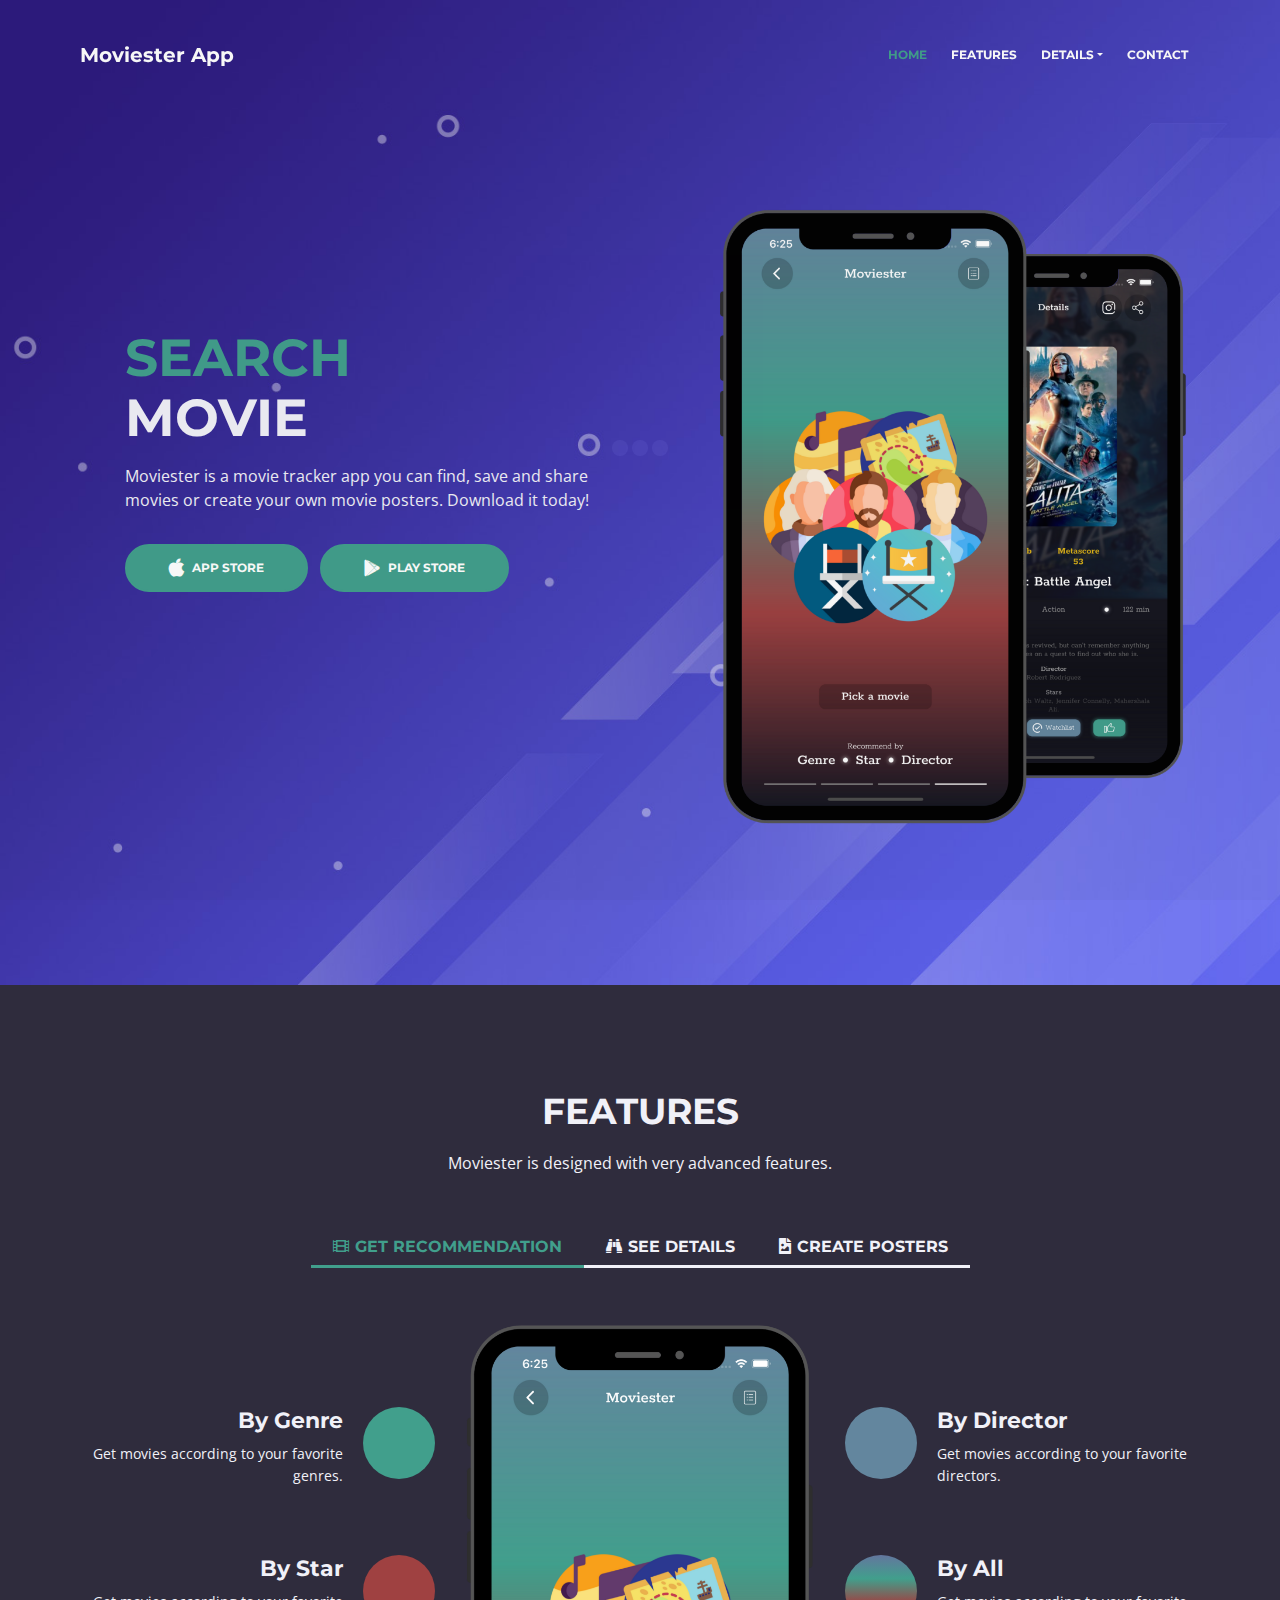
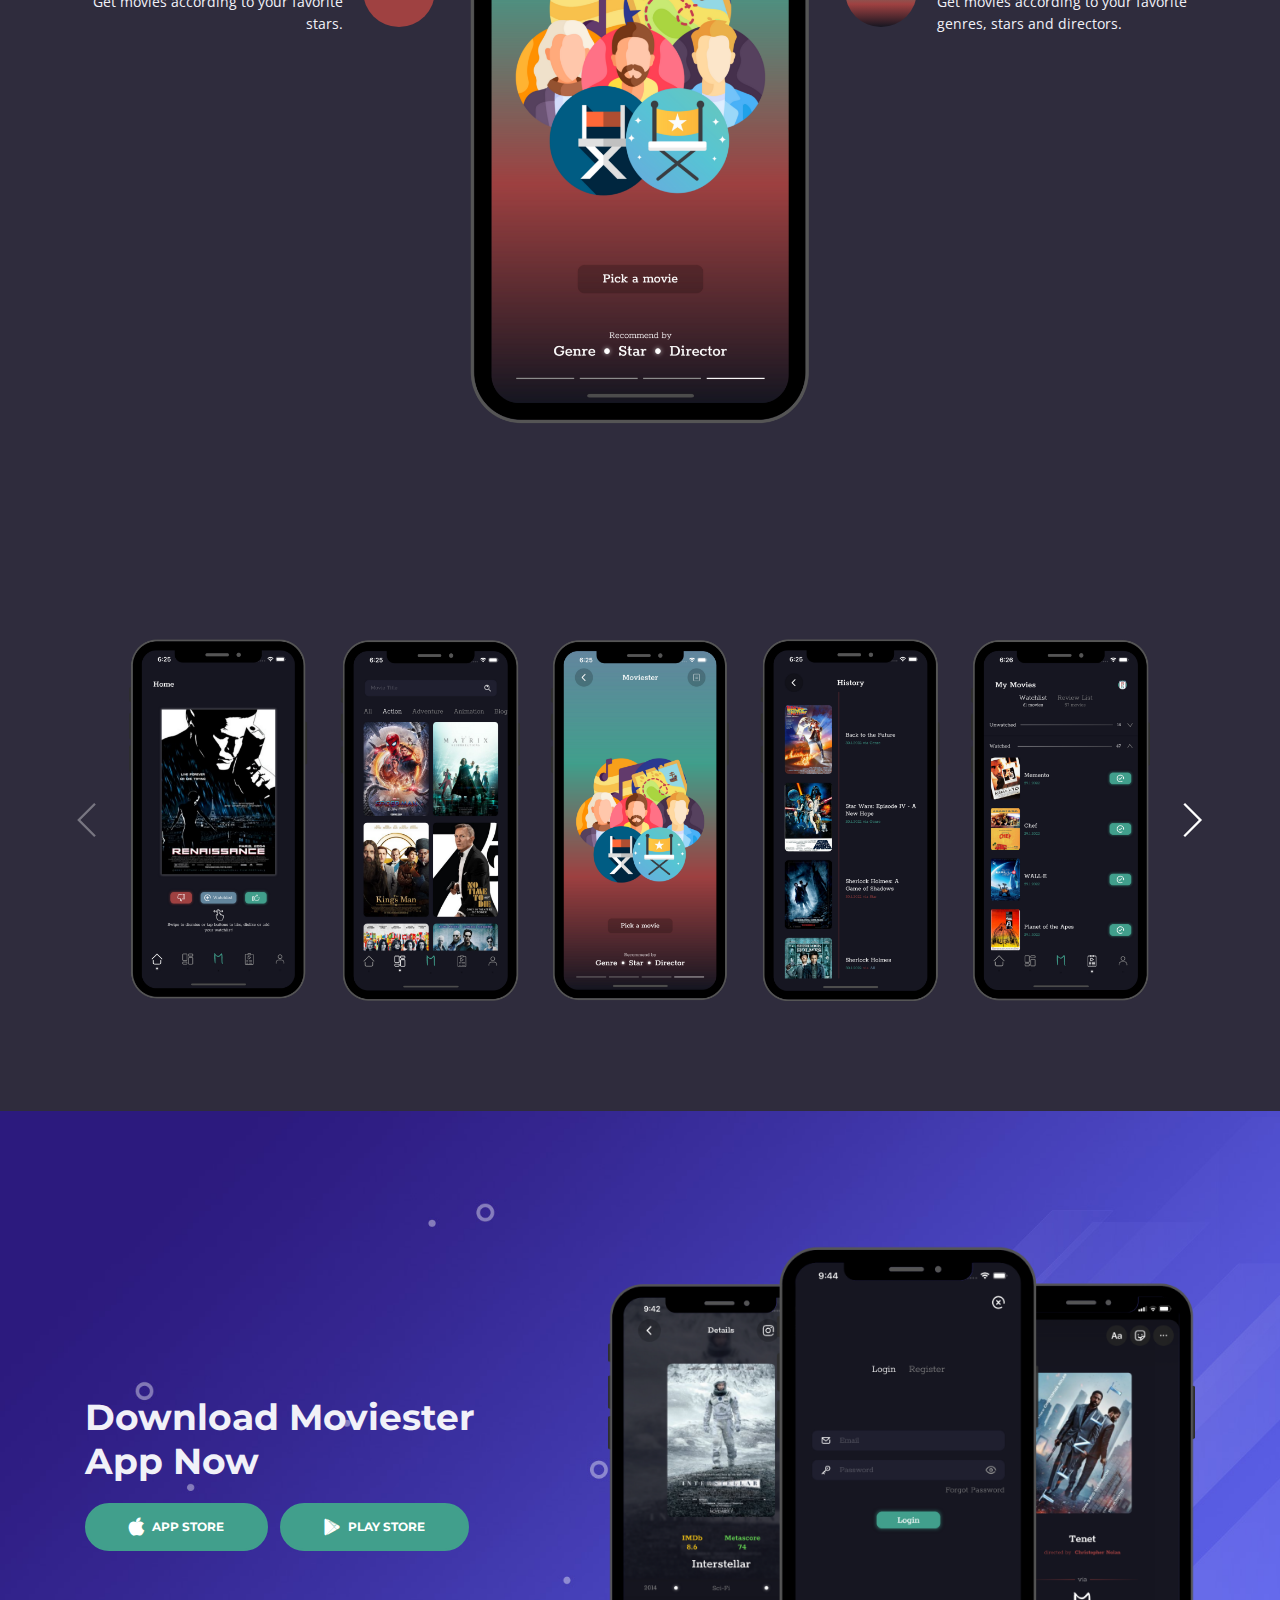
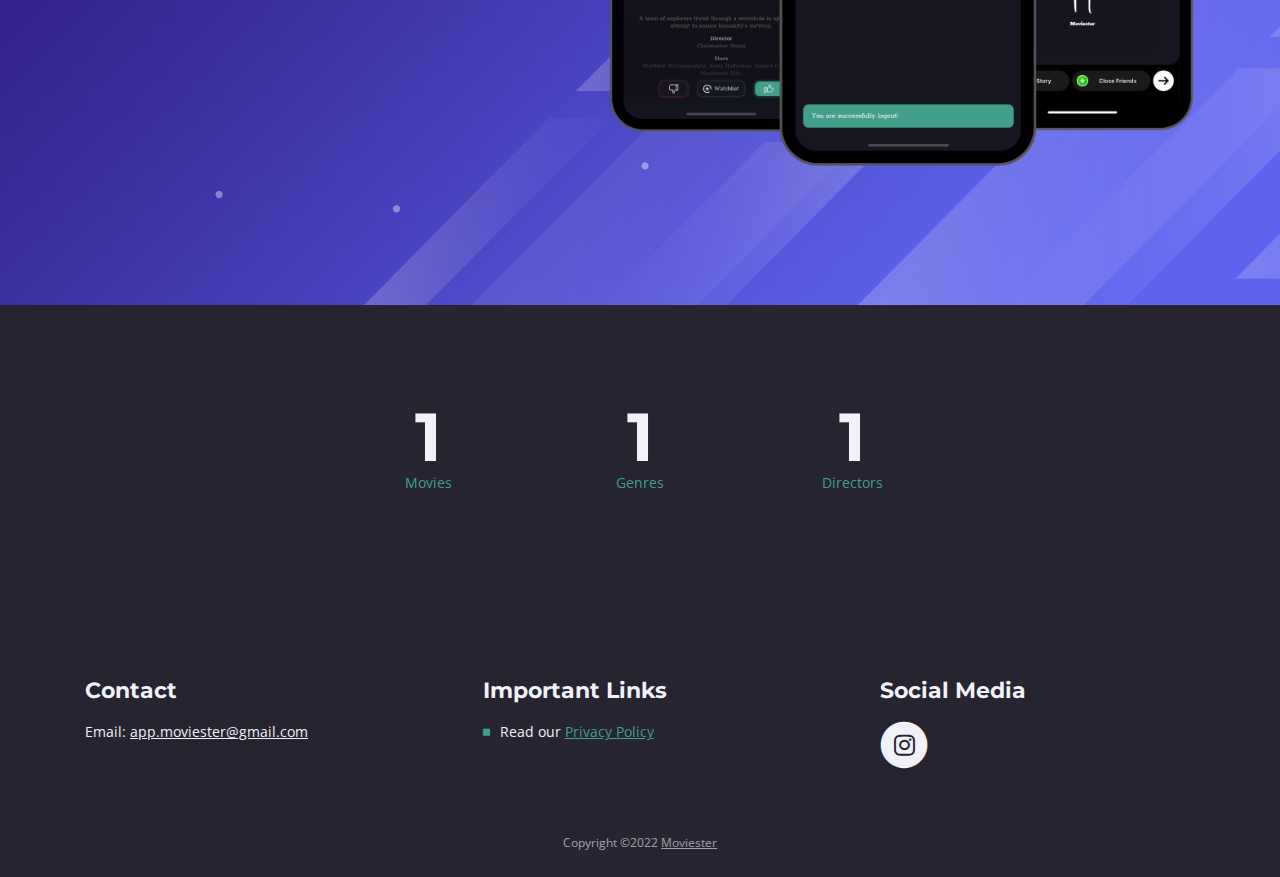
==== index.html @ e6897e5d "Add files via upload" ====
<!DOCTYPE html>
<html lang="en">
<head>
    <meta charset="utf-8">
    <meta name="viewport" content="width=device-width, initial-scale=1, shrink-to-fit=no">
    
    <!-- SEO Meta Tags -->
    <meta name="description" content="An amazing movie app: Moviester!">
    <meta name="author" content="Moviester">

    <!-- OG Meta Tags to improve the way the post looks when you share the page on LinkedIn, Facebook, Google+ -->
	<meta property="og:site_name" content="" /> <!-- website name -->
	<meta property="og:site" content="" /> <!-- website link -->
	<meta property="og:title" content=""/> <!-- title shown in the actual shared post -->
	<meta property="og:description" content="" /> <!-- description shown in the actual shared post -->
	<meta property="og:image" content="" /> <!-- image link, make sure it's jpg -->
	<meta property="og:url" content="" /> <!-- where do you want your post to link to -->
	<meta property="og:type" content="article" />

    <!-- Website Title -->
    <title>Moviester App</title>
    
    <!-- Styles -->
    <link href="https://fonts.googleapis.com/css?family=Montserrat:400,600,700" rel="stylesheet">
    <link href="https://fonts.googleapis.com/css?family=Open+Sans:400,400i,700,700i" rel="stylesheet">
    <link href="css/bootstrap.css" rel="stylesheet">
    <link href="css/fontawesome-all.css" rel="stylesheet">
    <link href="css/swiper.css" rel="stylesheet">
	<link href="css/magnific-popup.css" rel="stylesheet">
	<link href="css/styles.css" rel="stylesheet">
	
	<!-- Favicon  -->
    <link rel="icon" href="images/1024.png">
</head>
<body data-spy="scroll" data-target=".fixed-top">
    
    <!-- Preloader -->
	<div class="spinner-wrapper">
        <div class="spinner">
            <div class="bounce1"></div>
            <div class="bounce2"></div>
            <div class="bounce3"></div>
        </div>
    </div>
    <!-- end of preloader -->
    

    <!-- Navbar -->
    <nav class="navbar navbar-expand-md navbar-dark navbar-custom fixed-top">
        <!-- Text Logo - Use this if you don't have a graphic logo -->
        <!-- <a class="navbar-brand logo-text page-scroll" href="index.html">Leno</a> -->

        <!-- Image Logo -->
        <a class="navbar-brand logo-image" href="index.html" style="text-decoration: none;">Moviester App</a>
        
        <!-- Mobile Menu Toggle Button -->
        <button class="navbar-toggler" type="button" data-toggle="collapse" data-target="#navbarsExampleDefault" aria-controls="navbarsExampleDefault" aria-expanded="false" aria-label="Toggle navigation">
            <span class="navbar-toggler-awesome fas fa-bars"></span>
            <span class="navbar-toggler-awesome fas fa-times"></span>
        </button>
        <!-- end of mobile menu toggle button -->

        <div class="collapse navbar-collapse" id="navbarsExampleDefault">
            <ul class="navbar-nav ml-auto">
                <li class="nav-item">
                    <a class="nav-link page-scroll" href="#header">HOME <span class="sr-only">(current)</span></a>
                </li>
                <li class="nav-item">
                    <a class="nav-link page-scroll" href="#features">FEATURES</a>
                </li>
                <!-- <li class="nav-item">
                    <a class="nav-link page-scroll" href="#preview">PREVIEW</a>
                </li> -->

                <!-- Dropdown Menu -->          
                <li class="nav-item dropdown">
                    <a class="nav-link dropdown-toggle page-scroll" href="#details" id="navbarDropdown" role="button" aria-haspopup="true" aria-expanded="false">DETAILS</a>
                    <div class="dropdown-menu" aria-labelledby="navbarDropdown">
                       <!-- <a class="dropdown-item" href="terms-conditions.html"><span class="item-text">TERMS CONDITIONS</span></a>
                        <div class="dropdown-items-divide-hr"></div> -->
                        <a class="dropdown-item" href="privacy-policy.html"><span class="item-text">PRIVACY POLICY</span></a>
                    </div>
                </li>
                <!-- end of dropdown menu -->

                <li class="nav-item">
                    <a class="nav-link page-scroll" href="#contact">CONTACT</a>
                </li>
            </ul>
            <!-- <span class="nav-item social-icons">
                <span class="fa-stack">
                    <a href="#your-link">
                        <i class="fas fa-circle fa-stack-2x"></i>
                        <i class="fab fa-facebook-f fa-stack-1x"></i>
                    </a>
                </span>
                <span class="fa-stack">
                    <a href="#your-link">
                        <i class="fas fa-circle fa-stack-2x"></i>
                        <i class="fab fa-twitter fa-stack-1x"></i>
                    </a>
                </span>
            </span> -->
        </div>
    </nav> <!-- end of navbar -->
    <!-- end of navbar -->


    <!-- Header -->
    <header id="header" class="header">
        <div class="header-content">
            <div class="container">
                <div class="row">
                    <div class="col-lg-6">
                        <div class="text-container">
                            <h1><span id="js-rotating" style="color: #419f8c;">SEARCH, SAVE, SHARE</span> <br> MOVIE</h1>
                            <p class="p-large">Moviester is a movie tracker app you can find, save and share movies or create your own movie posters. Download it today!</p>
                            <a class="btn-solid-lg page-scroll" href="#your-link"><i class="fab fa-apple"></i>APP STORE</a>
                            <a class="btn-solid-lg page-scroll" href="#your-link"><i class="fab fa-google-play"></i>PLAY STORE</a>
                        </div>
                    </div> <!-- end of col -->
                    <div class="col-lg-6">
                        <div class="image-container">
                            <img class="img-fluid" src="images/two.png" alt="alternative">
                        </div> <!-- end of image-container -->
                    </div> <!-- end of col -->
                </div> <!-- end of row -->
            </div> <!-- end of container -->
        </div> <!-- end of header-content -->
    </header> <!-- end of header -->
    <!-- end of header -->


    
   <!-- <div class="slider-1">
        <div class="container">
            <div class="row">
                <div class="col-lg-12">

                    
                    <div class="slider-container">
                        <div class="swiper-container card-slider">
                            <div class="swiper-wrapper">
                                
                                
                                <div class="swiper-slide">
                                    <div class="card">
                                        <img class="card-image" src="images/testimonial-1.jpg" alt="alternative">
                                        <div class="card-body">
                                            <p class="testimonial-text">I just finished my trial period and was so amazed with the support and results that I purchased Leno.</p>
                                            <p class="testimonial-author">Jude Thorn - Designer</p>
                                        </div>
                                    </div>
                                </div> 
                               
        
                                
                                <div class="swiper-slide">
                                    <div class="card">
                                        <img class="card-image" src="images/testimonial-2.jpg" alt="alternative">
                                        <div class="card-body">
                                            <p class="testimonial-text">I don't know how I managed to get work done without Leno. The speed of this application is amazing!</p>
                                            <p class="testimonial-author">Roy Smith - Developer</p>
                                        </div>
                                    </div>        
                                </div> 
                               
        
                                
                                <div class="swiper-slide">
                                    <div class="card">
                                        <img class="card-image" src="images/testimonial-3.jpg" alt="alternative">
                                        <div class="card-body">
                                            <p class="testimonial-text">This app has the potential of becoming a mandatory tool in every marketer's day to day operations.</p>
                                            <p class="testimonial-author">Marsha Singer - Marketer</p>
                                        </div>
                                    </div>        
                                </div> 
                               
        
                                
                                <div class="swiper-slide">
                                    <div class="card">
                                        <img class="card-image" src="images/testimonial-4.jpg" alt="alternative">
                                        <div class="card-body">
                                            <p class="testimonial-text">Searching for a great marketing automation app was difficult but thankfully I found Leno.</p>
                                            <p class="testimonial-author">Tim Shaw - Designer</p>
                                        </div>
                                    </div>
                                </div> 
                                
        
                                
                                <div class="swiper-slide">
                                    <div class="card">
                                        <img class="card-image" src="images/testimonial-5.jpg" alt="alternative">
                                        <div class="card-body">
                                            <p class="testimonial-text">Leno's support team is amazing. They've helped me with some issues and I am so grateful to them.</p>
                                            <p class="testimonial-author">Lindsay Spice - Marketer</p>
                                        </div>
                                    </div>        
                                </div> 
                                
        
                                
                                <div class="swiper-slide">
                                    <div class="card">
                                        <img class="card-image" src="images/testimonial-6.jpg" alt="alternative">
                                        <div class="card-body">
                                            <p class="testimonial-text">Who would have thought that Leno can provide such amazing results in just a few weeks of use</p>
                                            <p class="testimonial-author">Ann Black - Developer</p>
                                        </div>
                                    </div>        
                                </div> 
                                
                            
                            </div> 
        
                            
                            <div class="swiper-button-next"></div>
                            <div class="swiper-button-prev"></div>
                            
        
                        </div> 
                    </div> 
                    

                </div> 
            </div> 
        </div> 
    </div> -->
    
    

    <!-- Features -->
    <div id="features" class="tabs">
        <div class="container">
            <div class="row">
                <div class="col-lg-12">
                    <h2>FEATURES</h2>
                    <div class="p-heading p-large">Moviester is designed with very advanced features.</div>
                </div> <!-- end of col -->
            </div> <!-- end of row -->
            <div class="row">

                <!-- Tabs Links -->
                <ul class="nav nav-tabs" id="lenoTabs" role="tablist">
                    <li class="nav-item">
                        <a class="nav-link active" id="nav-tab-1" data-toggle="tab" href="#tab-1" role="tab" aria-controls="tab-1" aria-selected="true"><i class="fas fa-film"></i>GET RECOMMENDATION</a>
                    </li>
                    <li class="nav-item">
                        <a class="nav-link" id="nav-tab-2" data-toggle="tab" href="#tab-2" role="tab" aria-controls="tab-2" aria-selected="false"><i class="fas fa-binoculars"></i>SEE DETAILS</a>
                    </li>
                    <li class="nav-item">
                        <a class="nav-link" id="nav-tab-3" data-toggle="tab" href="#tab-3" role="tab" aria-controls="tab-3" aria-selected="false"><i class="fas fa-file-image"></i>CREATE POSTERS</a>
                    </li>
                </ul>
                <!-- end of tabs links -->


                <!-- Tabs Content-->
                <div class="tab-content" id="lenoTabsContent">
                    
                    <!-- Tab -->
                    <div class="tab-pane fade show active" id="tab-1" role="tabpanel" aria-labelledby="tab-1">
                        <div class="container">
                            <div class="row">
                                
                                <!-- Icon Cards Pane -->
                                <div class="col-lg-4">
                                    <div class="card left-pane first">
                                        <div class="card-body">
                                            <div class="text-wrapper">
                                                <h4 class="card-title">By Genre</h4>
                                                <p>Get movies according to your favorite genres.</p>
                                            </div>
                                            <div class="card-icon">
                                                
                                            </div>
                                        </div>
                                    </div>
                                    <div class="card left-pane">
                                        <div class="card-body">
                                            <div class="text-wrapper">
                                                <h4 class="card-title">By Star</h4>
                                                <p>Get movies according to your favorite stars.</p>
                                            </div>
                                            <div class="card-icon" style="color: #9f4141; background-color: #9f4141;">
                                                
                                            </div>
                                        </div>
                                    </div>
                                    
                                </div>
                                <!-- end of icon cards pane -->

                                <!-- Image Pane -->
                                <div class="col-lg-4">
                                    <img class="img-fluid" src="images/3.png" alt="alternative">
                                </div>
                                <!-- end of image pane -->
                                
                                <!-- Icon Cards Pane -->
                                <div class="col-lg-4">
                                    <div class="card right-pane first">
                                        <div class="card-body">
                                            <div class="card-icon" style="background-color: #63869e;">
                                                
                                            </div>
                                            <div class="text-wrapper">
                                                <h4 class="card-title">By Director</h4>
                                                <p>Get movies according to your favorite directors.</p>
                                            </div>
                                        </div>
                                    </div>
                                    <div class="card right-pane">
                                        <div class="card-body">
                                            <div class="card-icon" style="background: linear-gradient(180deg, #63769E 0%, #419F8C 32.81%, #9F4141 68.23%, #161621 100%);">
                                               
                                            </div>
                                            <div class="text-wrapper">
                                                <h4 class="card-title">By All</h4>
                                                <p>Get movies according to your favorite genres, stars and directors.</p>
                                            </div>
                                        </div>
                                    </div>
                                    
                                </div>
                                <!-- end of icon cards pane -->

                            </div> <!-- end of row -->
                        </div> <!-- end of container -->
                    </div> <!-- end of tab-pane -->
                    <!-- end of tab -->

                    <!-- Tab -->
                    <div class="tab-pane fade" id="tab-2" role="tabpanel" aria-labelledby="tab-2">
                        <div class="container">
                            <div class="row">

                                <!-- Image Pane -->
                                <div class="col-md-4">
                                    <img class="img-fluid" src="images/13.png" alt="alternative">
                                </div>
                                <!-- end of image pane -->
                                
                                <!-- Text And Icon Cards Area -->
                                <div class="col-md-8">
                                    <div class="text-area">
                                        <h3>Get movie details!</h3>
                                        <p>See the summary of the movie.</p>
                                    </div> <!-- end of text-area -->
                                    
                                    <div class="icon-cards-area">
                                            <div class="card" >
                                                <div class="card-icon" style="background-color: #5FC74F;">
                                                    
                                                </div>
                                                <div class="card-body" style=>
                                                    <h4 class="card-title">Famous Ratings</h4>
                                                    <p>See IMDb and metascore ratings of movies.</p>
                                                </div>
                                            </div>
                                            <div class="card">
                                                <div class="card-icon" style="background-color: #E1B517;">
                                                    
                                                </div>
                                                <div class="card-body" >
                                                    <h4 class="card-title">Movie Summary</h4>
                                                    <p>Get all information related to movie like genres, duration, release year, brief summary, directors and stars.</p>
                                                </div>
                                            </div>
                                            <div class="card">
                                                <div class="card-icon" style="background-color: #63869E;">
                                                    
                                                </div>
                                                <div class="card-body">
                                                    <h4 class="card-title">Interact with movies</h4>
                                                    <p>Add watchilst to watch later or like/dislike movie to get better recommandation.</p>
                                                </div>
                                            </div>
                                            <div class="card">
                                                <div class="card-icon" style="background-color: #909090;">
                                                    
                                                </div>
                                                <div class="card-body">
                                                    <h4 class="card-title">Share Movies</h4>
                                                    <p>Share your favorite movies with your friends on your instagram story or anywhere you want.</p>
                                                </div>
                                            </div>
                                    </div> <!-- end of icon cards area -->
                                </div> <!-- end of col-md-8 -->
                                <!-- end of text and icon cards area -->

                            </div> <!-- end of row -->
                        </div> <!-- end of container -->
                    </div> <!-- end of tab-pane -->
                    <!-- end of tab -->

                    <!-- Tab -->
                    <div class="tab-pane fade" id="tab-3" role="tabpanel" aria-labelledby="tab-3">
                        <div class="container">
                            <div class="row">

                                <!-- Text And Icon Cards Area -->
                                <div class="col-md-8">
                                    <div class="icon-cards-area">
                                        <div class="card">
                                            <div class="card-icon">
                                                
                                            </div>
                                            <div class="card-body">
                                                <h4 class="card-title">Create Your Own Poster</h4>
                                                <p>Create your watchlists's or reviewlists' posters and share them on your instagram story or wherever you want.</p>
                                            </div>
                                        </div>
                                        <div class="card">
                                            <div class="card-icon" style="background-color: #9f4141;">
                                                
                                            </div>
                                            <div class="card-body">
                                                <h4 class="card-title">Export Lists' Poster</h4>
                                                <p>Export just your lists' poster and print them on your demand.</p>
                                            </div>
                                        </div>
                                        
                                        
                                    </div> <!-- end of icon cards area -->
                                    
                                </div> <!-- end of col-md-8 -->
                                <!-- end of text and icon cards area -->

                                <!-- Image Pane -->
                                <div class="col-md-4">
                                    <img class="img-fluid" src="images/9.png" alt="alternative">
                                </div>
                                <!-- end of image pane -->
                                    
                            </div> <!-- end of row -->
                        </div> <!-- end of container -->
                    </div><!-- end of tab-pane -->
                    <!-- end of tab -->

                </div> <!-- end of tab-content -->
                <!-- end of tabs content -->

            </div> <!-- end of row --> 
        </div> <!-- end of container --> 
    </div> <!-- end of tabs -->
    <!-- end of features -->


    
   <!-- <div id="preview" class="basic-1">
        <div class="container">
            <div class="row">
                <div class="col-lg-12">
                    <h2>PREVIEW</h2>
                    <div class="p-heading p-large">Target the right customers for your business with the help of Leno's patented segmentation technology</div>
                </div>
            </div> 
            <div class="row">
                <div class="col-lg-12">

                    
                    <div class="image-container">
                        <div class="video-wrapper">
                            <a class="popup-youtube" href="https://www.youtube.com/watch?v=fLCjQJCekTs" data-effect="fadeIn">
                                <img class="img-fluid" src="images/video-frame.jpg" alt="alternative">
                                <span class="video-play-button">
                                    <span></span>
                                </span>
                            </a>
                        </div> 
                    </div> 
                    

                </div>
            </div> 
        </div> 
    </div> 
-->


   <!-- 
    <div id="details" class="basic-2">
        <div class="container">
            <div class="row">
                <div class="col-lg-6">
                    <img class="img-fluid" src="images/details-1-iphone.png" alt="alternative">
                </div> 
                <div class="col-lg-6">
                    <div class="text-container">
                        <h3>Goals Setting</h3>
                        <p>Leno can easily help you track your personal development evolution if you take the time to properly setup your goals at the beginning of the training process. Check out the details</p>
                        <a class="btn-solid-reg popup-with-move-anim" href="#details-lightbox-1">LIGHTBOX</a>
                    </div>
                </div> 
            </div> 
        </div> 
    </div> 
    


    
    <div class="basic-3">
        <div class="second">
            <div class="container">
                <div class="row">
                    <div class="col-lg-6">
                        <div class="text-container">
                            <h3>Calendar Input</h3>
                            <p>The calendar input function enables the user to setup training, meditation and relaxation sessions with ease. Just open the feature and start setting up your time as you desire</p>
                            <a class="btn-solid-reg popup-with-move-anim" href="#details-lightbox-2">LIGHTBOX</a>
                        </div> 
                    </div> 
                    <div class="col-lg-6">
                        <img class="img-fluid" src="images/details-2-iphone.png" alt="alternative">
                    </div> 
                </div> 
            </div> 
        </div> 
    </div>   
-->



    



    <!-- Screenshots -->
    <div class="slider-2">
        <div class="container">
            <div class="row">
                <div class="col-lg-12">
                    
                    <!-- Image Slider -->
                    <div class="slider-container">
                        <div class="swiper-container image-slider">
                            <div class="swiper-wrapper">
                                
                                <!-- Slide -->
                                <div class="swiper-slide">
                                    <a href="images/1.png" class="popup-link" data-effect="fadeIn">
                                        <img class="img-fluid" src="images/1.png" alt="alternative">
                                    </a>
                                </div>
                                <div class="swiper-slide">
                                    <a href="images/2.png" class="popup-link" data-effect="fadeIn">
                                        <img class="img-fluid" src="images/2.png" alt="alternative">
                                    </a>
                                </div>
                                <div class="swiper-slide">
                                    <a href="images/3.png" class="popup-link" data-effect="fadeIn">
                                        <img class="img-fluid" src="images/3.png" alt="alternative">
                                    </a>
                                </div>
                                <div class="swiper-slide">
                                    <a href="images/4.png" class="popup-link" data-effect="fadeIn">
                                        <img class="img-fluid" src="images/4.png" alt="alternative">
                                    </a>
                                </div>
                                <div class="swiper-slide">
                                    <a href="images/5.png" class="popup-link" data-effect="fadeIn">
                                        <img class="img-fluid" src="images/5.png" alt="alternative">
                                    </a>
                                </div>
                                <div class="swiper-slide">
                                    <a href="images/6.png" class="popup-link" data-effect="fadeIn">
                                        <img class="img-fluid" src="images/6.png" alt="alternative">
                                    </a>
                                </div>
                                <div class="swiper-slide">
                                    <a href="images/7.png" class="popup-link" data-effect="fadeIn">
                                        <img class="img-fluid" src="images/7.png" alt="alternative">
                                    </a>
                                </div>
                                <div class="swiper-slide">
                                    <a href="images/8.png" class="popup-link" data-effect="fadeIn">
                                        <img class="img-fluid" src="images/8.png" alt="alternative">
                                    </a>
                                </div>
                                <div class="swiper-slide">
                                    <a href="images/9.png" class="popup-link" data-effect="fadeIn">
                                        <img class="img-fluid" src="images/9.png" alt="alternative">
                                    </a>
                                </div>
                                <div class="swiper-slide">
                                    <a href="images/10.png" class="popup-link" data-effect="fadeIn">
                                        <img class="img-fluid" src="images/10.png" alt="alternative">
                                    </a>
                                </div><div class="swiper-slide">
                                    <a href="images/11.png" class="popup-link" data-effect="fadeIn">
                                        <img class="img-fluid" src="images/11.png" alt="alternative">
                                    </a>
                                </div><div class="swiper-slide">
                                    <a href="images/12.png" class="popup-link" data-effect="fadeIn">
                                        <img class="img-fluid" src="images/12.png" alt="alternative">
                                    </a>
                                </div><div class="swiper-slide">
                                    <a href="images/13.png" class="popup-link" data-effect="fadeIn">
                                        <img class="img-fluid" src="images/13.png" alt="alternative">
                                    </a>
                                </div><div class="swiper-slide">
                                    <a href="images/14.png" class="popup-link" data-effect="fadeIn">
                                        <img class="img-fluid" src="images/14.png" alt="alternative">
                                    </a>
                                </div>
                                
                            </div> <!-- end of swiper-wrapper -->

                            <!-- Add Arrows -->
                            <div class="swiper-button-next"></div>
                            <div class="swiper-button-prev"></div>
                            <!-- end of add arrows -->

                        </div> <!-- end of swiper-container -->
                    </div> <!-- end of slider-container -->
                    <!-- end of image slider -->

                </div> <!-- end of col -->
            </div> <!-- end of row -->
        </div> <!-- end of container -->
    </div> <!-- end of slider-2 -->
    <!-- end of screenshots -->


    <!-- Download -->
    <div class="basic-4">
        <div class="container">
            <div class="row">
                <div class="col-lg-6 col-xl-5">
                    <div class="text-container">
                        <h2>Download <span class="blue">Moviester App Now</span></h2>
                       
                        <a class="btn-solid-lg" href="#your-link"><i class="fab fa-apple"></i>APP STORE</a>
                        <a class="btn-solid-lg" href="#your-link"><i class="fab fa-google-play"></i>PLAY STORE</a>
                    </div> <!-- end of text-container -->
                </div> <!-- end of col -->
                <div class="col-lg-6 col-xl-7">
                    <div class="image-container">
                        <img class="img-fluid" src="images/three.png" alt="alternative">
                    </div> <!-- end of img-container -->
                </div> <!-- end of col -->
            </div> <!-- end of row -->
        </div> <!-- end of container -->
    </div> <!-- end of basic-4 -->
    <!-- end of download -->


    <!-- Statistics -->
    <div class="counter">
        <div class="container">
            <div class="row">
                <div class="col-lg-12">
                    
                    <!-- Counter -->
                    <div id="counter">
                        <div class="cell">
                            <div class="counter-value number-count" data-count="35595" style="display: flex; justify-content: center;">1</div>
                            <p class="counter-info" style="display: flex; justify-content: center;">Movies</p>
                        </div>
                        <div class="cell">
                            <div class="counter-value number-count" data-count="23" style="display: flex; justify-content: center;">1</div>
                            <p class="counter-info" style="display: flex; justify-content: center;">Genres</p>
                        </div>
                        <div class="cell">
                            <div class="counter-value number-count" data-count="8786" style="display: flex; justify-content: center;">1</div>
                            <p class="counter-info" style="display: flex; justify-content: center;">Directors</p>
                        </div>
                        <!-- <div class="cell">
                            <div class="counter-value number-count" data-count="127">1</div>
                            <p class="counter-info">Case Studies</p>
                        </div> -->
                    </div>
                    <!-- end of counter -->
                    
                </div> <!-- end of col -->
            </div> <!-- end of row -->
        </div> <!-- end of container -->
    </div> <!-- end of counter -->
    <!-- end of statistics -->

<!--
    
    <div id="contact" class="form">
        <div class="container">
            <div class="row">
                <div class="col-lg-12">
                    <h2>CONTACT</h2>
                    <ul class="list-unstyled li-space-lg">
                        <li class="address">Don't hesitate to give us a call or just use the contact form below</li>
                        <li><i class="fas fa-map-marker-alt"></i>22 Innovative, San Francisco, CA 94043, US</li>
                        <li><i class="fas fa-phone"></i><a class="blue" href="tel:003024630820">+81 720 2212</a></li>
                        <li><i class="fas fa-envelope"></i><a class="blue" href="mailto:office@leno.com">office@leno.com</a></li>
                    </ul>
                </div> 
            </div> 
            <div class="row">
                <div class="col-lg-6 offset-lg-3">
                    
                   
                    <form id="contactForm" data-toggle="validator" data-focus="false">
                        <div class="form-group">
                            <input type="text" class="form-control-input" id="cname" required>
                            <label class="label-control" for="cname">Name</label>
                            <div class="help-block with-errors"></div>
                        </div>
                        <div class="form-group">
                            <input type="email" class="form-control-input" id="cemail" required>
                            <label class="label-control" for="cemail">Email</label>
                            <div class="help-block with-errors"></div>
                        </div>
                        <div class="form-group">
                            <textarea class="form-control-textarea" id="cmessage" required></textarea>
                            <label class="label-control" for="cmessage">Your message</label>
                            <div class="help-block with-errors"></div>
                        </div>
                        <div class="form-group checkbox">
                            <input type="checkbox" id="cterms" value="Agreed-to-Terms" required>I have read and agree to Leno's stated conditions in <a href="privacy-policy.html">Privacy Policy</a> and <a href="terms-conditions.html">Terms Conditions</a> 
                            <div class="help-block with-errors"></div>
                        </div>
                        <div class="form-group">
                            <button type="submit" class="form-control-submit-button">SUBMIT MESSAGE</button>
                        </div>
                        <div class="form-message">
                            <div id="cmsgSubmit" class="h3 text-center hidden"></div>
                        </div>
                    </form>
                    

                </div> 
            </div> 
        </div>
    </div> 
-->


    <!-- Footer -->
    <div class="footer" id="contact">
        <div class="container">
            <div class="row">
                <div class="col-md-4">
                    <div class="footer-col">
                        <h4>Contact</h4>
                       <p>Email: <a href="mailto: app.moviester@gmail.com">app.moviester@gmail.com</a></p>
                    </div>
                </div> <!-- end of col -->
                <div class="col-md-4">
                    <div class="footer-col middle">
                        <h4>Important Links</h4>
                        <ul class="list-unstyled li-space-lg">
                            <!-- <li class="media">
                                <i class="fas fa-square"></i>
                                <div class="media-body">Our business partners <a class="turquoise" href="#your-link">startupguide.com</a></div>
                            </li>  -->
                            <li class="media">
                                <i class="fas fa-square"></i>
                                <div class="media-body">Read our <a class="turquoise" href="privacy-policy.html">Privacy Policy</a></div>
                            </li>
                        </ul>
                    </div>
                </div> <!-- end of col -->
                <div class="col-md-4">
                    <div class="footer-col last">
                        <h4>Social Media</h4>
                       <!-- <span class="fa-stack">
                            <a href="#your-link">
                                <i class="fas fa-circle fa-stack-2x"></i>
                                <i class="fab fa-facebook-f fa-stack-1x"></i>
                            </a>
                        </span> 
                        <span class="fa-stack">
                            <a href="#your-link">
                                <i class="fas fa-circle fa-stack-2x"></i>
                                <i class="fab fa-twitter fa-stack-1x"></i>
                            </a>
                        </span>
                        <span class="fa-stack">
                            <a href="#your-link">
                                <i class="fas fa-circle fa-stack-2x"></i>
                                <i class="fab fa-google-plus-g fa-stack-1x"></i>
                            </a>
                        </span> 
                    <span class="fa-stack">
                            <a href="#your-link">
                                <i class="fas fa-circle fa-stack-2x"></i>
                                <i class="fab fa-linkedin-in fa-stack-1x"></i>
                            </a>
                        </span>
                    -->
                        <span class="fa-stack">
                            <a target="blank" href="https://www.instagram.com/moviesterapp/">
                                <i class="fas fa-circle fa-stack-2x"></i>
                                <i class="fab fa-instagram fa-stack-1x"></i>
                            </a>
                        </span>
                        
                    </div> 
                </div> <!-- end of col -->
            </div> <!-- end of row -->
        </div> <!-- end of container -->
    </div> <!-- end of footer -->  
    <!-- end of footer -->


    <!-- Copyright -->
    <div class="copyright">
        <div class="container">
            <div class="row">
                <div class="col-lg-12">
                    <p class="p-small">Copyright ©2022 <a href="https://moviester.com">Moviester</a></p>
                </div> <!-- end of col -->
            </div> <!-- enf of row -->
        </div> <!-- end of container -->
    </div> <!-- end of copyright --> 
    <!-- end of copyright -->
    
    	
    <!-- Scripts -->
    <script src="js/jquery.min.js"></script> <!-- jQuery for Bootstrap's JavaScript plugins -->
    <script src="js/popper.min.js"></script> <!-- Popper tooltip library for Bootstrap -->
    <script src="js/bootstrap.min.js"></script> <!-- Bootstrap framework -->
    <script src="js/jquery.easing.min.js"></script> <!-- jQuery Easing for smooth scrolling between anchors -->
    <script src="js/swiper.min.js"></script> <!-- Swiper for image and text sliders -->
    <script src="js/jquery.magnific-popup.js"></script> <!-- Magnific Popup for lightboxes -->
    <script src="js/morphext.min.js"></script> <!-- Morphtext rotating text in the header -->
    <script src="js/validator.min.js"></script> <!-- Validator.js - Bootstrap plugin that validates forms -->
    <script src="js/scripts.js"></script> <!-- Custom scripts -->
</body>
</html>
---- css/styles.css ----
/* Template: Juno - Multipurpose Landing Page Pack
   Author: InovatikThemes
   Created: Mar 2019
   Description: Master CSS file
*/

/*****************************************
Table Of Contents:

01. General Styles
02. Preloader
03. Navigation
04. Header
05. Features
******************************************/

/*****************************************
Colors:

- Text, navbar links - white #f1f1f8
- Buttons, bullets, icons - turquoise #419f8c
- Navbar - navy #4633af
- Backgrounds - dark denim #262431
- Backgrounds - denim #2f2c3d
******************************************/


/******************************/
/*     01. General Styles     */
/******************************/
body,
html {
    width: 100%;
	height: 100%;
}

body, p {
	color: #f1f1f8; 
	font: 400 0.875rem/1.375rem "Open Sans", sans-serif;
}

.p-large {
	color: #f1f1f8;
	font: 400 1rem/1.5rem "Open Sans", sans-serif;
}

.p-small {
	color: #f1f1f8;
	font: 400 0.75rem/1.25rem "Open Sans", sans-serif;
}

.p-heading {
	margin-bottom: 3.75rem;
	text-align: center;
}

.li-space-lg li {
	margin-bottom: 0.375rem;
}

.indent {
	padding-left: 1.25rem;
}

h1 {
	color: #f1f1f8;
	font: 700 2.5rem/2.875rem "Montserrat", sans-serif;
}

h2 {
	color: #f1f1f8;
	font: 700 2.25rem/2.75rem "Montserrat", sans-serif;
}

h3 {
	color: #f1f1f8;
	font: 700 1.75rem/2.125rem "Montserrat", sans-serif;
}

h4 {
	color: #f1f1f8;
	font: 700 1.375rem/1.75rem "Montserrat", sans-serif;
}

h5 {
	color: #f1f1f8;
	font: 700 1.125rem/1.625rem "Montserrat", sans-serif;
}

h6 {
	color: #f1f1f8;
	font: 700 1rem/1.5rem "Montserrat", sans-serif;
}

a {
	color: #f1f1f8;
	text-decoration: underline;
}

a:hover {
	color: #f1f1f8;
	text-decoration: underline;
}

a.turquoise {
	color: #419f8c;
}

a.white {
	color: #fff;
}

.testimonial-text {
	font: italic 400 1rem/1.5rem "Open Sans", sans-serif;
}

.testimonial-author {
	font: 700 1rem/1.5rem "Montserrat", sans-serif;
}

.btn-solid-reg {
	display: inline-block;
	padding: 1.1875rem 2.125rem 1.1875rem 2.125rem;
	border: 0.125rem solid #419f8c;
	border-radius: 2rem;
	background-color: #419f8c;
	color: #fff;
	font: 700 0.75rem/0 "Montserrat", sans-serif;
	text-decoration: none;
	transition: all 0.2s;
}

.btn-solid-reg:hover {
	background-color: transparent;
	color: #419f8c;
	text-decoration: none;
}

.btn-solid-lg {
	display: inline-block;
	padding: 1.375rem 2.625rem 1.375rem 2.625rem;
	border: 0.125rem solid #419f8c;
	border-radius: 2rem;
	background-color: #419f8c;
	color: #fff;
	font: 700 0.75rem/0 "Montserrat", sans-serif;
	text-decoration: none;
	transition: all 0.2s;
}

.btn-solid-lg:hover {
	background-color: transparent;
	color: #419f8c;
	text-decoration: none;
}

.btn-solid-lg .fab {
	margin-right: 0.5rem;
	font-size: 1.25rem;
	line-height: 0;
	vertical-align: top;
}

.btn-solid-lg .fab.fa-google-play {
	font-size: 1rem;
}

.btn-outline-reg {
	display: inline-block;
	padding: 1.1875rem 2.125rem 1.1875rem 2.125rem;
	border: 0.125rem solid #419f8c;
	border-radius: 2rem;
	background-color: transparent;
	color: #419f8c;
	font: 700 0.75rem/0 "Montserrat", sans-serif;
	text-decoration: none;
	transition: all 0.2s;
}

.btn-outline-reg:hover {
	background-color: #419f8c;
	color: #fff;
	text-decoration: none;
}

.btn-outline-lg {
	display: inline-block;
	padding: 1.375rem 2.625rem 1.375rem 2.625rem;
	border: 0.125rem solid #419f8c;
	border-radius: 2rem;
	background-color: transparent;
	color: #419f8c;
	font: 700 0.75rem/0 "Montserrat", sans-serif;
	text-decoration: none;
	transition: all 0.2s;
}

.btn-outline-lg:hover {
	background-color: #419f8c;
	color: #fff;
	text-decoration: none;
}

.btn-outline-sm {
	display: inline-block;
	padding: 1rem 1.625rem 0.875rem 1.625rem;
	border: 0.125rem solid #419f8c;
	border-radius: 2rem;
	background-color: transparent;
	color: #419f8c;
	font: 700 0.625rem/0 "Montserrat", sans-serif;
	text-decoration: none;
	transition: all 0.2s;
}

.btn-outline-sm:hover {
	background-color: #419f8c;
	color: #fff;
	text-decoration: none;
}

.form-group {
	position: relative;
	margin-bottom: 1.25rem;
}

.form-group.has-error.has-danger {
	margin-bottom: 0.625rem;
}

.form-group.has-error.has-danger .help-block.with-errors ul {
	margin-top: 0.375rem;
}

.label-control {
	position: absolute;
	top: 0.87rem;
	left: 1.375rem;
	color: #f1f1f8;
	opacity: 1;
	font: 400 0.875rem/1.375rem "Open Sans", sans-serif;
	cursor: text;
	transition: all 0.2s ease;
}

/* IE10+ hack to solve lower label text position compared to the rest of the browsers */
@media screen and (-ms-high-contrast: active), screen and (-ms-high-contrast: none) {  
	.label-control {
		top: 0.9375rem;
	}
}

.form-control-input:focus + .label-control,
.form-control-input.notEmpty + .label-control,
.form-control-textarea:focus + .label-control,
.form-control-textarea.notEmpty + .label-control {
	top: 0.125rem;
	opacity: 1;
	font-size: 0.75rem;
	font-weight: 700;
}

.form-control-input,
.form-control-select {
	display: block; /* needed for proper display of the label in Firefox, IE, Edge */
	width: 100%;
	padding-top: 1.0625rem;
	padding-bottom: 0.0625rem;
	padding-left: 1.3125rem;
	border: 1px solid #9791ae;
	border-radius: 0.25rem;
	background-color: #413d52;
	color: #f1f1f8;
	font: 400 0.875rem/1.875rem "Open Sans", sans-serif;
	transition: all 0.2s;
	-webkit-appearance: none; /* removes inner shadow on form inputs on ios safari */
}

.form-control-select {
	padding-top: 0.5rem;
	padding-bottom: 0.5rem;
	height: 3rem;
}

/* IE10+ hack to solve lower label text position compared to the rest of the browsers */
@media screen and (-ms-high-contrast: active), screen and (-ms-high-contrast: none) {  
	.form-control-input {
		padding-top: 1.25rem;
		padding-bottom: 0.75rem;
		line-height: 1.75rem;
	}

	.form-control-select {
		padding-top: 0.875rem;
		padding-bottom: 0.75rem;
		height: 3.125rem;
		line-height: 2.125rem;
	}
}

select {
    /* you should keep these first rules in place to maintain cross-browser behavior */
    -webkit-appearance: none;
	-moz-appearance: none;
	-ms-appearance: none;
    -o-appearance: none;
    appearance: none;
    background-image: url('../images/down-arrow.png');
    background-position: 96% 50%;
    background-repeat: no-repeat;
    outline: none;
}

select::-ms-expand {
    display: none; /* removes the ugly default down arrow on select form field in IE11 */
}

.form-control-textarea {
	display: block; /* used to eliminate a bottom gap difference between Chrome and IE/FF */
	width: 100%;
	height: 8rem; /* used instead of html rows to normalize height between Chrome and IE/FF */
	padding-top: 1.25rem;
	padding-left: 1.3125rem;
	border: 1px solid #9791ae;
	border-radius: 0.25rem;
	background-color: #413d52;
	color: #f1f1f8;
	font: 400 0.875rem/1.75rem "Open Sans", sans-serif;
	transition: all 0.2s;
}

.form-control-input:focus,
.form-control-select:focus,
.form-control-textarea:focus {
	border: 1px solid #f1f1f8;
	outline: none; /* Removes blue border on focus */
}

.form-control-input:hover,
.form-control-select:hover,
.form-control-textarea:hover {
	border: 1px solid #f1f1f8;
}

.checkbox {
	font: 400 0.75rem/1.25rem "Open Sans", sans-serif;
}

input[type='checkbox'] {
	vertical-align: -15%;
	margin-right: 0.375rem;
}

/* IE10+ hack to raise checkbox field position compared to the rest of the browsers */
@media screen and (-ms-high-contrast: active), screen and (-ms-high-contrast: none) {  
	input[type='checkbox'] {
		vertical-align: -9%;
	}
}

.form-control-submit-button {
	display: inline-block;
	width: 100%;
	height: 3.125rem;
	border: 1px solid #419f8c;
	border-radius: 1.5rem;
	background-color: #419f8c;
	color: #fff;
	font: 700 0.75rem/1.75rem "Montserrat", sans-serif;
	cursor: pointer;
	transition: all 0.2s;
}

.form-control-submit-button:hover {
	background-color: transparent;
	color: #419f8c;
}

/* Form Success And Error Message Formatting */
#cmsgSubmit.h3.text-center.tada.animated,
#pmsgSubmit.h3.text-center.tada.animated,
#cmsgSubmit.h3.text-center,
#pmsgSubmit.h3.text-center {
	display: block;
	margin-bottom: 0;
	color: #f1f1f8;
	font: 400 1.125rem/1rem "Open Sans", sans-serif;
}

.help-block.with-errors .list-unstyled {
	color: #f1f1f8;
	font-size: 0.75rem;
	line-height: 1.125rem;
	text-align: left;
}

.help-block.with-errors ul {
	margin-bottom: 0;
}
/* end of form success and error message formatting */

/* Form Success And Error Message Animation - Animate.css */
@-webkit-keyframes tada {
	from {
		-webkit-transform: scale3d(1, 1, 1);
		-ms-transform: scale3d(1, 1, 1);
		transform: scale3d(1, 1, 1);
	}
	10%, 20% {
		-webkit-transform: scale3d(.9, .9, .9) rotate3d(0, 0, 1, -3deg);
		-ms-transform: scale3d(.9, .9, .9) rotate3d(0, 0, 1, -3deg);
		transform: scale3d(.9, .9, .9) rotate3d(0, 0, 1, -3deg);
	}
	30%, 50%, 70%, 90% {
		-webkit-transform: scale3d(1.1, 1.1, 1.1) rotate3d(0, 0, 1, 3deg);
		-ms-transform: scale3d(1.1, 1.1, 1.1) rotate3d(0, 0, 1, 3deg);
		transform: scale3d(1.1, 1.1, 1.1) rotate3d(0, 0, 1, 3deg);
	}
	40%, 60%, 80% {
		-webkit-transform: scale3d(1.1, 1.1, 1.1) rotate3d(0, 0, 1, -3deg);
		-ms-transform: scale3d(1.1, 1.1, 1.1) rotate3d(0, 0, 1, -3deg);
		transform: scale3d(1.1, 1.1, 1.1) rotate3d(0, 0, 1, -3deg);
	}
	to {
		-webkit-transform: scale3d(1, 1, 1);
		-ms-transform: scale3d(1, 1, 1);
		transform: scale3d(1, 1, 1);
	}
}

@keyframes tada {
	from {
		-webkit-transform: scale3d(1, 1, 1);
		-ms-transform: scale3d(1, 1, 1);
		transform: scale3d(1, 1, 1);
	}
	10%, 20% {
		-webkit-transform: scale3d(.9, .9, .9) rotate3d(0, 0, 1, -3deg);
		-ms-transform: scale3d(.9, .9, .9) rotate3d(0, 0, 1, -3deg);
		transform: scale3d(.9, .9, .9) rotate3d(0, 0, 1, -3deg);
	}
	30%, 50%, 70%, 90% {
		-webkit-transform: scale3d(1.1, 1.1, 1.1) rotate3d(0, 0, 1, 3deg);
		-ms-transform: scale3d(1.1, 1.1, 1.1) rotate3d(0, 0, 1, 3deg);
		transform: scale3d(1.1, 1.1, 1.1) rotate3d(0, 0, 1, 3deg);
	}
	40%, 60%, 80% {
		-webkit-transform: scale3d(1.1, 1.1, 1.1) rotate3d(0, 0, 1, -3deg);
		-ms-transform: scale3d(1.1, 1.1, 1.1) rotate3d(0, 0, 1, -3deg);
		transform: scale3d(1.1, 1.1, 1.1) rotate3d(0, 0, 1, -3deg);
	}
	to {
		-webkit-transform: scale3d(1, 1, 1);
		-ms-transform: scale3d(1, 1, 1);
		transform: scale3d(1, 1, 1);
	}
}

.tada {
	-webkit-animation-name: tada;
	animation-name: tada;
}

.animated {
	-webkit-animation-duration: 1s;
	animation-duration: 1s;
	-webkit-animation-fill-mode: both;
	animation-fill-mode: both;
}
/* end of form success and error message animation - Animate.css */

/* Fade-move Animation For Lightbox - Magnific Popup */
/* at start */
.my-mfp-slide-bottom .zoom-anim-dialog {
	opacity: 0;
	transition: all 0.2s ease-out;
	-webkit-transform: translateY(-1.25rem) perspective(37.5rem) rotateX(10deg);
	-ms-transform: translateY(-1.25rem) perspective(37.5rem) rotateX(10deg);
	transform: translateY(-1.25rem) perspective(37.5rem) rotateX(10deg);
}

/* animate in */
.my-mfp-slide-bottom.mfp-ready .zoom-anim-dialog {
	opacity: 1;
	-webkit-transform: translateY(0) perspective(37.5rem) rotateX(0); 
	-ms-transform: translateY(0) perspective(37.5rem) rotateX(0); 
	transform: translateY(0) perspective(37.5rem) rotateX(0); 
}

/* animate out */
.my-mfp-slide-bottom.mfp-removing .zoom-anim-dialog {
	opacity: 0;
	-webkit-transform: translateY(-0.625rem) perspective(37.5rem) rotateX(10deg); 
	-ms-transform: translateY(-0.625rem) perspective(37.5rem) rotateX(10deg); 
	transform: translateY(-0.625rem) perspective(37.5rem) rotateX(10deg); 
}

/* dark overlay, start state */
.my-mfp-slide-bottom.mfp-bg {
	opacity: 0;
	transition: opacity 0.2s ease-out;
}

/* animate in */
.my-mfp-slide-bottom.mfp-ready.mfp-bg {
	opacity: 0.8;
}
/* animate out */
.my-mfp-slide-bottom.mfp-removing.mfp-bg {
	opacity: 0;
}
/* end of fade-move animation for lightbox - magnific popup */

/* Fade Animation For Image Slider - Magnific Popup */
@-webkit-keyframes fadeIn {
	from {
		opacity: 0;
	}
	to {
		opacity: 1;
	}
}

@keyframes fadeIn {
	from {
		opacity: 0;
	}
	to {
		opacity: 1;
	}
}

.fadeIn {
	-webkit-animation: fadeIn 0.6s;
	animation: fadeIn 0.6s;
}

@-webkit-keyframes fadeOut {
	from {
		opacity: 1;
	}
	to {
		opacity: 0;
	}
}

@keyframes fadeOut {
	from {
		opacity: 1;
	}
	to {
		opacity: 0;
	}
}

.fadeOut {
	-webkit-animation: fadeOut 0.8s;
	animation: fadeOut 0.8s;
}
/* end of fade animation for image slider - magnific popup */


/*************************/
/*     02. Preloader     */
/*************************/
.spinner-wrapper {
	position: fixed;
	z-index: 999999;
	top: 0;
	right: 0;
	bottom: 0;
	left: 0;
	background: #2f2c3d;
}

.spinner {
	position: absolute;
	top: 50%; /* centers the loading animation vertically one the screen */
	left: 50%; /* centers the loading animation horizontally one the screen */
	width: 3.75rem;
	height: 1.25rem;
	margin: -0.625rem 0 0 -1.875rem; /* is width and height divided by two */ 
	text-align: center;
}

.spinner > div {
	display: inline-block;
	width: 1rem;
	height: 1rem;
	border-radius: 100%;
	background-color: #fff;
	-webkit-animation: sk-bouncedelay 1.4s infinite ease-in-out both;
	animation: sk-bouncedelay 1.4s infinite ease-in-out both;
}

.spinner .bounce1 {
	-webkit-animation-delay: -0.32s;
	animation-delay: -0.32s;
}

.spinner .bounce2 {
	-webkit-animation-delay: -0.16s;
	animation-delay: -0.16s;
}

@-webkit-keyframes sk-bouncedelay {
	0%, 80%, 100% { -webkit-transform: scale(0); }
	40% { -webkit-transform: scale(1.0); }
}

@keyframes sk-bouncedelay {
	0%, 80%, 100% { 
		-webkit-transform: scale(0);
		-ms-transform: scale(0);
		transform: scale(0);
	} 40% { 
		-webkit-transform: scale(1.0);
		-ms-transform: scale(1.0);
		transform: scale(1.0);
	}
}


/**************************/
/*     03. Navigation     */
/**************************/
.navbar-custom {
	background-color: #4633af;
	box-shadow: 0 0.0625rem 0.375rem 0 rgba(0, 0, 0, 0.1);
	font: 700 0.75rem/2rem "Montserrat", sans-serif;
	transition: all 0.2s;
}

.navbar-custom .navbar-brand.logo-image img {
    width: 113px;
	height: 34px;
	margin-bottom: 1px;
	-webkit-backface-visibility: hidden;
}

.navbar-custom .navbar-brand.logo-text {
	font: 700 2.375rem/1.5rem "Montserrat", sans-serif;
	color: #fff;
	letter-spacing: -0.5px;
	text-decoration: none;
}

.navbar-custom .navbar-nav {
	margin-top: 0.75rem;
}

.navbar-custom .nav-item .nav-link {
	padding: 0 0.75rem 0 0.75rem;
	color: #fff;
	text-decoration: none;
	transition: all 0.2s ease;
}

.navbar-custom .nav-item .nav-link:hover,
.navbar-custom .nav-item .nav-link.active {
	color: #419f8c;
}

/* Dropdown Menu */
.navbar-custom .dropdown:hover > .dropdown-menu {
	display: block; /* this makes the dropdown menu stay open while hovering it */
	min-width: auto;
	animation: fadeDropdown 0.2s; /* required for the fade animation */
}

@keyframes fadeDropdown {
    0% {
        opacity: 0;
    }

    100% {
        opacity: 1;
    }
}

.navbar-custom .dropdown-toggle:focus { /* removes dropdown outline on focus  */
	outline: 0;
}

.navbar-custom .dropdown-menu {
	margin-top: 0;
	border: none;
	border-radius: 0.25rem;
	background-color: #4633af;
}

.navbar-custom .dropdown-item {
	color: #fff;
	text-decoration: none;
}

.navbar-custom .dropdown-item:hover {
	background-color: #4633af;
}

.navbar-custom .dropdown-item .item-text {
	font: 700 0.75rem/1.5rem "Montserrat", sans-serif;
}

.navbar-custom .dropdown-item:hover .item-text {
	color: #419f8c;
}

.navbar-custom .dropdown-items-divide-hr {
	width: 100%;
	height: 1px;
	margin: 0.25rem auto 0.25rem auto;
	border: none;
	background-color: #b5bcc4;
	opacity: 0.2;
}
/* end of dropdown menu */

.navbar-custom .social-icons {
	display: none;
}

.navbar-custom .navbar-toggler {
	border: none;
	color: #fff;
	font-size: 2rem;
}

.navbar-custom button[aria-expanded='false'] .navbar-toggler-awesome.fas.fa-times{
	display: none;
}

.navbar-custom button[aria-expanded='false'] .navbar-toggler-awesome.fas.fa-bars{
	display: inline-block;
}

.navbar-custom button[aria-expanded='true'] .navbar-toggler-awesome.fas.fa-bars{
	display: none;
}

.navbar-custom button[aria-expanded='true'] .navbar-toggler-awesome.fas.fa-times{
	display: inline-block;
	margin-right: 0.125rem;
}


/*********************/
/*    04. Header     */
/*********************/
.header {
	background: linear-gradient(to bottom right, rgba(72, 72, 212, 0), rgba(241, 104, 104, 0)), url('../images/header-background.jpg') center center no-repeat;
	background-size: cover;
}

.header .header-content {
	padding-top: 8.5rem;
	padding-bottom: 7rem;
	text-align: center;
}

.header .text-container {
	margin-bottom: 3rem;
}

.header h1 {
	margin-bottom: 1rem;
}

.header #js-rotating {
	color: #40e0ee;
}

.header .p-large {
	margin-bottom: 2rem;
}

.header .btn-solid-lg {
	margin-right: 0.5rem;
	margin-bottom: 1.25rem;
}


/****************************/
/*     05. Testimonials     */
/****************************/
.slider-1 {
	padding-top: 6.875rem;
	padding-bottom: 6.375rem;
	background-color: #262431;
}

.slider-1 .slider-container {
	position: relative;
}

.slider-1 .swiper-container {
	position: static;
	width: 90%;
	text-align: center;
}

.slider-1 .swiper-button-prev:focus,
.slider-1 .swiper-button-next:focus {
	/* even if you can't see it chrome you can see it on mobile device */
	outline: none;
}

.slider-1 .swiper-button-prev {
	left: -0.5rem;
	background-image: url("data:image/svg+xml;charset=utf-8,%3Csvg%20xmlns%3D'http%3A%2F%2Fwww.w3.org%2F2000%2Fsvg'%20viewBox%3D'0%200%2028%2044'%3E%3Cpath%20d%3D'M0%2C22L22%2C0l2.1%2C2.1L4.2%2C22l19.9%2C19.9L22%2C44L0%2C22L0%2C22L0%2C22z'%20fill%3D'%23f1f1f8'%2F%3E%3C%2Fsvg%3E");
	background-size: 1.125rem 1.75rem;
}

.slider-1 .swiper-button-next {
	right: -0.5rem;
	background-image: url("data:image/svg+xml;charset=utf-8,%3Csvg%20xmlns%3D'http%3A%2F%2Fwww.w3.org%2F2000%2Fsvg'%20viewBox%3D'0%200%2028%2044'%3E%3Cpath%20d%3D'M27%2C22L27%2C22L5%2C44l-2.1-2.1L22.8%2C22L2.9%2C2.1L5%2C0L27%2C22L27%2C22z'%20fill%3D'%23f1f1f8'%2F%3E%3C%2Fsvg%3E");
	background-size: 1.125rem 1.75rem;
}

.slider-1 .card {
	position: relative;
	border: none;
	background-color: transparent;
}

.slider-1 .card-image {
	width: 6rem;
	height: 6rem;
	margin-right: auto;
	margin-bottom: 0.25rem;
	margin-left: auto;
	border-radius: 50%;
}

.slider-1 .card-body {
	padding-bottom: 0;
}

.slider-1 .testimonial-author {
	margin-bottom: 0;
}


/************************/
/*     05. Features     */
/************************/
.tabs {
	padding-top: 6.5rem;
	padding-bottom: 4.25rem;
	background-color: #2f2c3d;
}

.tabs h2 {
	margin-bottom: 1.125rem;
	text-align: center;
}

.tabs .p-heading {
	margin-bottom: 3.125rem;
}

.tabs .nav-tabs {
	margin-right: auto;
	margin-bottom: 2.5rem;
	margin-left: auto;
	justify-content: center;
	border-bottom: none;
}

.tabs .nav-link {
	margin-bottom: 1rem;
	padding: 0.5rem 1.375rem 0.25rem 1.375rem;
	border: none;
	border-bottom: 0.1875rem solid #f1f1f8;
	border-radius: 0;
	color: #f1f1f8;
	font: 700 1rem/1.75rem "Montserrat", sans-serif;
	text-decoration: none;
	transition: all 0.2s ease;
}

.tabs .nav-link.active,
.tabs .nav-link:hover {
	border-bottom: 0.1875rem solid #419f8c;
	background-color: transparent;
	color: #419f8c;
}

.tabs .nav-link .fas {
	margin-right: 0.375rem;
	font-size: 1rem;
}

.tabs .tab-content {
	width: 100%; /* for proper display in IE11 */
}

.tabs .card {
	border: none;
	background: transparent;
}

.tabs .card-body {
	padding: 1rem 0 1.25rem 0;
}

.tabs .card-title {
	margin-bottom: 0.5rem;
}

.tabs .card .card-icon {
	display: inline-block;
	width: 3.5rem;
	height: 3.5rem;
	border-radius: 50%;
	background-color: #419f8c;
	text-align: center;
	vertical-align: top;
}

.tabs .card .card-icon .fas,
.tabs .card .card-icon .far {
	color: #fff;
	font-size: 1.75rem;
	line-height: 3.5rem;
}

.tabs #tab-1 .card.left-pane .text-wrapper {
	display: inline-block;
	width: 75%;
}

.tabs #tab-1 .card.left-pane .card-icon {
	float: left;
	margin-right: 1rem;
}

.tabs #tab-1 img {
	display: block;
	margin: 2rem auto 3rem auto;
}

.tabs #tab-1 .card.right-pane .text-wrapper {
	display: inline-block;
	width: 75%;
}

.tabs #tab-1 .card.right-pane .card-icon {
	margin-right: 1rem;
}

.tabs #tab-2 img {
	display: block;
	margin: 0 auto 2rem auto;
}

.tabs #tab-2 .text-area {
	margin-top: 1.5rem;
}

.tabs #tab-2 h3 {
	margin-bottom: 0.75rem;
}

.tabs #tab-2 .icon-cards-area {
	margin-top: 2.5rem;
}

.tabs #tab-2 .icon-cards-area .card {
	width: 100%; /* for proper display in IE11 */
}

.tabs #tab-3 .icon-cards-area .card {
	width: 100%; /* for proper display in IE11 */
}

.tabs #tab-3 .text-area {
	margin-top: 0.75rem;
	margin-bottom: 4rem;
}

.tabs #tab-3 h3 {
	margin-bottom: 0.75rem;
}

.tabs #tab-3 img {
	margin: 0 auto 3rem auto;
}


/*********************/
/*     07. Video     */
/*********************/
.basic-1 {
	padding-top: 6.375rem;
	padding-bottom: 6.875rem;
	background: url('../images/video-background.jpg') center center no-repeat;
	background-size: cover; 
}

.basic-1 h2 {
	margin-bottom: 1.125rem;
	text-align: center;
}

.basic-1 .p-heading {
	margin-bottom: 4rem;
	text-align: center;
}

.basic-1 .image-container img {
	border-radius: 0.375rem;
}

.basic-1 .video-wrapper {
	position: relative;
}

/* Video Play Button */
.basic-1 .video-play-button {
	position: absolute;
	z-index: 10;
	top: 50%;
	left: 50%;
	display: block;
	box-sizing: content-box;
	width: 2rem;
	height: 2.75rem;
	padding: 1.125rem 1.25rem 1.125rem 1.75rem;
	border-radius: 50%;
	-webkit-transform: translateX(-50%) translateY(-50%);
	-ms-transform: translateX(-50%) translateY(-50%);
	transform: translateX(-50%) translateY(-50%);
}
  
.basic-1 .video-play-button:before {
	content: "";
	position: absolute;
	z-index: 0;
	top: 50%;
	left: 50%;
	display: block;
	width: 4.75rem;
	height: 4.75rem;
	border-radius: 50%;
	background: #4eaaff;
	animation: pulse-border 1500ms ease-out infinite;
	-webkit-transform: translateX(-50%) translateY(-50%);
	-ms-transform: translateX(-50%) translateY(-50%);
	transform: translateX(-50%) translateY(-50%);
}
  
.basic-1 .video-play-button:after {
	content: "";
	position: absolute;
	z-index: 1;
	top: 50%;
	left: 50%;
	display: block;
	width: 4.375rem;
	height: 4.375rem;
	border-radius: 50%;
	background: #4eaaff;
	transition: all 200ms;
	-webkit-transform: translateX(-50%) translateY(-50%);
	-ms-transform: translateX(-50%) translateY(-50%);
	transform: translateX(-50%) translateY(-50%);
}
  
.basic-1 .video-play-button span {
	position: relative;
	display: block;
	z-index: 3;
	top: 0.375rem;
	left: 0.25rem;
	width: 0;
	height: 0;
	border-left: 1.625rem solid #fff;
	border-top: 1rem solid transparent;
	border-bottom: 1rem solid transparent;
}
  
@keyframes pulse-border {
	0% {
		transform: translateX(-50%) translateY(-50%) translateZ(0) scale(1);
		opacity: 1;
	}
	100% {
		transform: translateX(-50%) translateY(-50%) translateZ(0) scale(1.5);
		opacity: 0;
	}
}
/* end of video play button */  


/*************************/
/*     09. Details 1     */
/*************************/
.basic-2 {
	padding-top: 8rem;
	padding-bottom: 3.5rem;
	background-color: #262431;
}

.basic-2 img {
	margin-bottom: 3.5rem;
}

.basic-2 h3 {
	margin-bottom: 1.125rem;
}

.basic-2 .btn-solid-reg {
	margin-top: 0.5rem;
}


/*************************/
/*     10. Details 2     */
/*************************/
.basic-3 {
	padding-top: 3.5rem;
	padding-bottom: 7.25rem;
	background-color: #262431;
}

.basic-3 .text-container {
	margin-bottom: 3.5rem;
}

.basic-3 h3 {
	margin-bottom: 1.125rem;
}

.basic-3 .btn-solid-reg {
	margin-top: 0.5rem;
}


/**********************************/
/*     11. Details Lightboxes     */
/**********************************/
.lightbox-basic {
	position: relative;
	max-width: 46.875rem;
	margin: 2.5rem auto;
	padding: 3rem 1rem;
	border-radius: 0.25rem;
	background-color: #2f2c3d;
	text-align: left;
}

.lightbox-basic img {
	display: block;
	margin-right: auto;
	margin-bottom: 3rem;
	margin-left: auto;
}

.lightbox-basic h3 {
	margin-bottom: 0.625rem;
}

.lightbox-basic hr {
	width: 3.75rem;
	height: 0.125rem;
	margin-top: 0.125rem;
	margin-bottom: 1.125rem;
	margin-left: 0;
	border: 0;
	background-color: #419f8c;
	text-align: left;
}

.lightbox-basic h4 {
	margin-top: 1.75rem;
	margin-bottom: 0.75rem;
}

.lightbox-basic table {
	margin-top: 1rem;
	margin-bottom: 1.5rem;
}

.lightbox-basic table tr {
	line-height: 1.75em;
}

.lightbox-basic table .icon-cell {
	width: 2rem;
	padding-right: 0.25rem;
	color: #419f8c;
	text-align: center;
}

.lightbox-basic a.mfp-close.as-button {
	position: relative;
	width: auto;
	height: auto;
	margin-left: 0.375rem;
	color: #419f8c;
	opacity: 1;
}

.lightbox-basic a.mfp-close.as-button:hover {
	color: #f1f1f8;
}

.lightbox-basic button.mfp-close.x-button {
	position: absolute;
	top: -0.375rem;
	right: -0.375rem;
	width: 2.75rem;
	height: 2.75rem;
	color: #f1f1f8;
}


/***************************/
/*     12. Screenshots     */
/***************************/
.slider-2 {
	padding-top: 6.875rem;
	padding-bottom: 6.875rem;
	background-color: #2f2c3d;
}

.slider-2 .slider-container {
	position: relative;
}

.slider-2 .swiper-container {
	position: static;
	width: 90%;
	text-align: center;
}

.slider-2 .swiper-button-prev,
.slider-2 .swiper-button-next {
	top: 50%;
	width: 1.125rem;
}

.slider-2 .swiper-button-prev:focus,
.slider-2 .swiper-button-next:focus {
	/* even if you can't see it chrome you can see it on mobile device */
	outline: none;
}

.slider-2 .swiper-button-prev {
	left: -0.5rem;
	background-image: url("data:image/svg+xml;charset=utf-8,%3Csvg%20xmlns%3D'http%3A%2F%2Fwww.w3.org%2F2000%2Fsvg'%20viewBox%3D'0%200%2028%2044'%3E%3Cpath%20d%3D'M0%2C22L22%2C0l2.1%2C2.1L4.2%2C22l19.9%2C19.9L22%2C44L0%2C22L0%2C22L0%2C22z'%20fill%3D'%23ffffff'%2F%3E%3C%2Fsvg%3E");
	background-size: 1.125rem 1.75rem;
}

.slider-2 .swiper-button-next {
	right: -0.5rem;
	background-image: url("data:image/svg+xml;charset=utf-8,%3Csvg%20xmlns%3D'http%3A%2F%2Fwww.w3.org%2F2000%2Fsvg'%20viewBox%3D'0%200%2028%2044'%3E%3Cpath%20d%3D'M27%2C22L27%2C22L5%2C44l-2.1-2.1L22.8%2C22L2.9%2C2.1L5%2C0L27%2C22L27%2C22z'%20fill%3D'%23ffffff'%2F%3E%3C%2Fsvg%3E");
	background-size: 1.125rem 1.75rem;
}


/************************/
/*     13. Download     */
/************************/
.basic-4 {
	padding-top: 6.5rem;
	padding-bottom: 6.75rem;
	background: url('../images/download-background.jpg') center center no-repeat;
	background-size: cover; 
}

.basic-4 .text-container {
	margin-bottom: 3.5rem;
	text-align: center;
}

.basic-4 h2 {
	margin-bottom: 1.25rem;
}

.basic-4 .p-large {
	margin-bottom: 1.75rem;
}

.basic-4 .btn-solid-lg {
	margin-right: 0.5rem;
	margin-bottom: 1.25rem;
}


/**************************/
/*     18. Statistics     */
/**************************/
.counter {
	padding-top: 6.5rem;
	padding-bottom: 5.375rem;
	background-color: #262431;
	text-align: center;
}

.counter #counter .cell {
	display: inline-block;
	width: 6.25rem;
	margin-right: 1rem;
	margin-left: 1rem;
	margin-bottom: 2rem;
}

.counter #counter .counter-value {
	color: #f1f1f8;
	font: 700 3.5rem/4.25rem "Montserrat", sans-serif;	
	vertical-align: middle;
}

.counter #counter .counter-info {
	margin-bottom: 0;
	color: #419f8c;
	font: 400 0.875rem/1.25rem "Open Sans", sans-serif;
	vertical-align: middle;
}


/***********************/
/*     16. Contact     */
/***********************/
.form {
	padding-top: 6.25rem;
	padding-bottom: 5.625rem;
	background: url('../images/contact-background.jpg') center bottom no-repeat;
	background-size: cover; 
}

.form h2 {
	margin-bottom: 1.125rem;
	text-align: center;
}

.form .list-unstyled {
	margin-bottom: 3.75rem;
	font-size: 1rem;
	line-height: 1.5rem;
	text-align: center;
}

.form .list-unstyled .fas,
.form .list-unstyled .fab {
	margin-right: 0.5rem;
	font-size: 0.875rem;
	color: #419f8c;
}

.form .list-unstyled .fa-phone {
	vertical-align: 3%;
}


/**********************/
/*     16. Footer     */
/**********************/
.footer {
	padding-top: 5rem;
	background-color: #262431;
}

.footer .footer-col {
	margin-bottom: 2.25rem;
}

.footer h4 {
	margin-bottom: 1rem;
}

.footer .list-unstyled .fas {
	color: #419f8c;
	font-size: 0.5rem;
	line-height: 1.375rem;
}

.footer .list-unstyled .media-body {
	margin-left: 0.625rem;
}

.footer .fa-stack {
	margin-bottom: 0.75rem;
	margin-right: 0.5rem;
	font-size: 1.5rem;
}

.footer .fa-stack .fa-stack-1x {
    color: #262431;
	transition: all 0.2s ease;
}

.footer .fa-stack .fa-stack-2x {
	color: #f1f1f8;
	transition: all 0.2s ease;
}

.footer .fa-stack:hover .fa-stack-1x {
	color: #f1f1f8;
}

.footer .fa-stack:hover .fa-stack-2x {
    color: #419f8c;
}


/*************************/
/*     17. Copyright     */
/*************************/
.copyright {
	padding-top: 1rem;
	padding-bottom: 0.5rem;
	background-color: #262431;
	text-align: center;
}

.copyright .p-small {
	color: #f1f1f8;
	opacity: 0.6;
}


/**********************************/
/*     18. Back To Top Button     */
/**********************************/
a.back-to-top {
	position: fixed;
	z-index: 999;
	right: 0.75rem;
	bottom: 0.75rem;
	display: none;
	width: 2.625rem;
	height: 2.625rem;
	border-radius: 1.875rem;
	background: #419f8c url("../images/up-arrow.png") no-repeat center 47%;
	background-size: 1.125rem 1.125rem;
	text-indent: -9999px;
}

a:hover.back-to-top {
	background-color: #36edfd; 
}


/***************************/
/*     19. Extra Pages     */
/***************************/
.ex-header {
	padding-top: 8rem;
	padding-bottom: 5rem;
	background: linear-gradient(to bottom right, #2c1a7e, #5557db);
	text-align: center;
}

.ex-basic-1 {
	padding-top: 2rem;
	padding-bottom: 0.875rem;
	background-color: #2f2c3d;
}

.ex-basic-1 .breadcrumbs {
	margin-bottom: 1.125rem;
}

.ex-basic-1 .breadcrumbs .fa {
	margin-right: 0.5rem;
	margin-left: 0.625rem;
}

.ex-basic-2 {
	padding-top: 4.75rem;
	padding-bottom: 4rem;
	background-color: #262431;
}

.ex-basic-2 h3 {
	margin-bottom: 1rem;
}

.ex-basic-2 .text-container {
	margin-bottom: 3.625rem;
}

.ex-basic-2 .text-container.last {
	margin-bottom: 0;
}

.ex-basic-2 .list-unstyled .fas {
	color: #419f8c;
	font-size: 0.5rem;
	line-height: 1.375rem;
}

.ex-basic-2 .list-unstyled .media-body {
	margin-left: 0.625rem;
}

.ex-basic-2 .btn-outline-reg {
	margin-top: 1.75rem;
}

.ex-basic-2 .image-container-large {
	margin-bottom: 4rem;
}

.ex-basic-2 .image-container-large img {
	border-radius: 0.25rem;
}

.ex-basic-2 .image-container-small img {
	border-radius: 0.25rem;
}

.ex-basic-2 .text-container.dark-bg {
	padding: 1.625rem 1.5rem 0.75rem 2rem;
	background-color: #f9fafc;
}


/*****************************/
/*     20. Media Queries     */
/*****************************/	
/* Min-width width 768px */
@media (min-width: 768px) {
	
	/* General Styles */
	.p-heading {
		width: 85%;
		margin-right: auto;
		margin-left: auto;
	}

	h1 {
		font: 700 3.25rem/3.75rem "Montserrat", sans-serif;
	}
	/* end of general styles */


	/* Navigation */
	.navbar-custom {
		padding: 2.125rem 1.5rem 2.125rem 2rem;
		box-shadow: none;
        background: transparent;
	}
	
	.navbar-custom .navbar-brand.logo-text {
		color: #fff;
	}

	.navbar-custom .navbar-nav {
		margin-top: 0;
	}

	.navbar-custom .nav-item .nav-link {
		padding: 0.25rem 0.75rem 0.25rem 0.75rem;
		color: #fff;
	}
	
	.navbar-custom .nav-item .nav-link:hover,
	.navbar-custom .nav-item .nav-link.active {
		color: #419f8c;
	}

	.navbar-custom.top-nav-collapse {
        padding: 0.5rem 1.5rem 0.5rem 2rem;
		box-shadow: 0 0.0625rem 0.375rem 0 rgba(0, 0, 0, 0.1);
		background-color: #4633af;
	}

	.navbar-custom.top-nav-collapse .navbar-brand.logo-text {
		color: #fff;
	}

	.navbar-custom.top-nav-collapse .nav-item .nav-link {
		color: #fff;
	}
	
	.navbar-custom.top-nav-collapse .nav-item .nav-link:hover,
	.navbar-custom.top-nav-collapse .nav-item .nav-link.active {
		color: #419f8c;
	}

	.navbar-custom .dropdown-menu {
		box-shadow: 0 0.25rem 0.375rem 0 rgba(0, 0, 0, 0.03);
	}

	.navbar-custom .dropdown-item {
		padding-top: 0.25rem;
		padding-bottom: 0.25rem;
	}

	.navbar-custom .dropdown-items-divide-hr {
		width: 84%;
	}
	/* end of navigation */


	/* Header */
	.header .header-content {
		padding-top: 11rem;
	}
	/* end of header */


	/* Testimonials */
	.slider-1 .swiper-button-prev {
		left: 1rem;
		width: 1.375rem;
		background-size: 1.375rem 2.125rem;
	}
	
	.slider-1 .swiper-button-next {
		right: 1rem;
		width: 1.375rem;
		background-size: 1.375rem 2.125rem;
	}
	/* end of testimonials */


	/* Features */
	.tabs .card .card-icon {
		width: 4.5rem;
		height: 4.5rem;
	}
	
	.tabs .card .card-icon .fas,
	.tabs .card .card-icon .far {
		font-size: 2.25rem;
		line-height: 4.5rem;
	}

	.tabs #tab-1 .card.left-pane .text-wrapper {
		width: 85%;
	}

	.tabs #tab-2 img {
		margin-bottom: 0;
	}

	.tabs #tab-2 .text-area {
		margin-top: 0;
	}

	.tabs #tab-2 .icon-cards-area .card {
		display: inline-block;
		width: 44%;
		margin-right: 2.5rem;
		vertical-align: top;
	}

	.tabs #tab-2 div.card:nth-child(2n+2) {
		margin-right: 0;
	}

	.tabs #tab-3 .text-area {
		margin-bottom: 0;
	}

	.tabs #tab-3 .icon-cards-area .card {
		display: inline-block;
		width: 44%;
		margin-right: 2.5rem;
		vertical-align: top;
	}

	.tabs #tab-3 div.card:nth-child(2n+2) {
		margin-right: 0;
	}

	.tabs #tab-3 img {
		margin-bottom: 0;
	}
	/* end of features */


	/* Details Lightboxes */
	.lightbox-basic {
		padding: 3rem 3rem;
	}
	/* end of details lightboxes */


	/* Screenshots */
	.slider-2 .swiper-button-prev {
		width: 1.375rem;
		background-size: 1.375rem 2.125rem;
	}
	
	.slider-2 .swiper-button-next {
		width: 1.375rem;
		background-size: 1.375rem 2.125rem;
	}
	/* end of screenshots */


	/* Contact */
	.form .list-unstyled li {
		display: inline-block;
		margin-right: 0.5rem;
		margin-left: 0.5rem;
	}

	.form .list-unstyled .address {
		display: block;
	}
	/* end of contact */


	/* Extra Pages */
	.ex-header {
		padding-top: 11rem;
		padding-bottom: 9rem;
	}

	.ex-basic-2 .text-container.dark {
		padding: 2.5rem 3rem 2rem 3rem;
	}

	.ex-basic-2 .text-container.column {
		width: 90%;
		margin-right: auto;
		margin-left: auto;
	}
	/* end of extra pages */
}
/* end of min-width width 768px */


/* Min-width width 992px */
@media (min-width: 992px) {
	
	/* Navigation */
	.navbar-custom .social-icons {
		display: block;
		margin-left: 0.5rem;
	}

	.navbar-custom .fa-stack {
		margin-bottom: 0.1875rem;
		margin-left: 0.375rem;
		font-size: 0.75rem;
	}
	
	.navbar-custom .fa-stack-2x {
		color: #419f8c;
		transition: all 0.2s ease;
	}
	
	.navbar-custom .fa-stack-1x {
		color: #fff;
		transition: all 0.2s ease;
	}

	.navbar-custom .fa-stack:hover .fa-stack-2x {
		color: #fff;
	}

	.navbar-custom .fa-stack:hover .fa-stack-1x {
		color: #419f8c;
	}
	/* end of navigation */


	/* General Styles */
	.p-heading {
		width: 65%;
	}
	/* end of general styles */


	/* Header */
	.header .header-content {
		padding-top: 13rem;
		padding-bottom: 10rem;
		text-align: left;
	}

	.header .text-container {
		margin-top: 6.5rem;
	}
	/* end of header */


	/* Features */
	.tabs .card-body {
		padding: 1rem 0 1.5rem 0;
	}
	
	.tabs #tab-1 .card.left-pane {
		text-align: right;
	}

	.tabs #tab-1 .card.left-pane .text-wrapper,
	.tabs #tab-1 .card.right-pane .text-wrapper {
		width: 68%;
	}

	.tabs #tab-1 .card.left-pane .card-icon {
		float: none;
		margin-right: 0;
		margin-left: 1rem;
	}

	.tabs #tab-1 img {
		margin-top: 0;
		margin-bottom: 0;
	}
	
	.tabs #tab-2 .icon-cards-area {
		margin-top: 2.25rem;
	}

	.tabs #tab-2 .icon-cards-area .card {
		width: 45%;
		margin-right: 3.5rem;
	}

	.tabs #tab-2 .icon-cards-area .card p {
		margin-bottom: 0.5rem;
	}

	.tabs #tab-3 .icon-cards-area .card {
		width: 45%;
		margin-right: 3.5rem;
	}

	.tabs #tab-3 .icon-cards-area .card p {
		margin-bottom: 0.5rem;
	}
	/* end of features */


	/* Video */
	.basic-1 .image-container {
		max-width: 53.125rem;
		margin-right: auto;
		margin-left: auto;
	}
	/* end of video */


	/* Details 1 */
	.basic-2 img {
		margin-bottom: 0;
	}

	.basic-2 .text-container {
		margin-top: 2.625rem;
	}
	/* end of details 1 */


	/* Details 2 */
	.basic-3 .text-container {
		margin-top: 2.5rem;
		margin-bottom: 0;
	}
	/* end of details 2 */


	/* Details Lightboxes */
	.lightbox-basic img {
		margin-bottom: 0;
		margin-left: 0;
	}

	.lightbox-basic h3 {
		margin-top: 0.25rem;
	}
	/* end of details lightboxes */


	/* Screenshots */
	.slider-2 .swiper-container {
		width: 92%;
	}
	/* end of screenshots */


	/* Download */
	.basic-4 {
		padding-top: 6.75rem;
	}

	.basic-4 .text-container {
		margin-top: 7rem;
		margin-bottom: 0;
		text-align: left;
	}
	/* end of download */


	/* Statistics */
	.counter {
		padding-top: 6rem;
		padding-bottom: 4.5rem;
	}

	.counter #counter .cell {
		width: 8rem;
		margin-right: 2.5rem;
		margin-left: 2.5rem;
	}
	
	.counter #counter .counter-value {
		font: 700 4.25rem/4.5rem "Montserrat", sans-serif;	
	}
	/* end of statistics */


	/* Extra Pages */
	.ex-header h1 {
		width: 80%;
		margin-right: auto;
		margin-left: auto;
	}

	.ex-basic-2 {
		padding-bottom: 5rem;
	}

	.ex-basic-2 .text-container.column {
		margin-bottom: 0;
	}
	/* end of extra pages */
}
/* end of min-width width 992px */


/* Min-width width 1200px */
@media (min-width: 1200px) {
	
	/* Navigation */
	.navbar-custom {
		padding: 2.125rem 5rem 2.125rem 5rem;
	}

	.navbar-custom.top-nav-collapse {
        padding: 0.5rem 5rem 0.5rem 5rem;
	}
	/* end of navigation */

	
	/* General Styles */
	.p-heading {
		width: 44%;
	}
	/* end of general styles */


	/* Header */
	.header .text-container {
		margin-top: 7.5rem;
		margin-left: 2.5rem;
	}

	.header .image-container {
		margin-left: 3rem;
	}
	/* end of header */


	/* Features */
	.tabs {
		padding-bottom: 6.5rem;
	}

	.tabs #tab-1 .card.first {
		margin-top: 4.25rem;
	}

	.tabs #tab-1 .card {
		margin-bottom: 0.75rem;
	}

	.tabs #tab-1 .card.left-pane .text-wrapper,
	.tabs #tab-1 .card.right-pane .text-wrapper {
		width: 73%;
	}

	.tabs #tab-1 img {
		margin-top: 0;
	}

	.tabs #tab-2 .container {
		padding-right: 2.5rem;
		padding-left: 2.5rem;
	}

	.tabs #tab-2 .text-area {
		margin-top: 1.5rem;
		margin-right: 1rem;
		margin-left: 1rem;
	}

	.tabs #tab-2 .icon-cards-area {
		margin-right: 1rem;
		margin-left: 1rem;
	}

	.tabs #tab-2 .icon-cards-area .card {
		margin-right: 3.875rem;
	}

	.tabs #tab-3 .container {
		padding-right: 2.5rem;
		padding-left: 2.5rem;
	}
	
	.tabs #tab-3 .icon-cards-area {
		margin-top: 2rem;
		margin-left: 1rem;
	}

	.tabs #tab-3 .icon-cards-area .card {
		margin-right: 3.875rem;
	}
	
	.tabs #tab-3 .text-area {
		margin-right: 1.5rem;
		margin-left: 1rem;
	}
	/* end of features */


	/* Details 1 */
	.basic-2 .text-container {
		margin-top: 4.5rem;
		margin-left: 4rem;
		margin-right: 1.5rem;
	}
	/* end of details 1 */
	
	
	/* Details 2 */
	.basic-3 .text-container {
		margin-top: 4.5rem;
		margin-right: 3.5rem;
		margin-left: 2rem;
	}
	/* end of details 2 */


	/* Download */
	.basic-4 .text-container {
		margin-top: 11rem;
	}

	.basic-4 .image-container {
		margin-left: 3rem;
	}
	/* end of download */


	/* Footer */
	.footer .footer-col {
		width: 90%;
	}

	.footer .footer-col.middle {
		margin-right: auto;
		margin-left: auto;
	}

	.footer .footer-col.last {
		margin-right: 0;
		margin-left: auto;
	}
	/* end of footer */


	/* Extra Pages */
	.ex-header h1 {
		width: 60%;
		margin-right: auto;
		margin-left: auto;
	}

	.ex-basic-2 .form-container {
		margin-left: 1.75rem;
	}

	.ex-basic-2 .image-container-small {
		margin-left: 1.75rem;
	}
	/* end of extra pages */
}
/* end of min-width width 1200px */
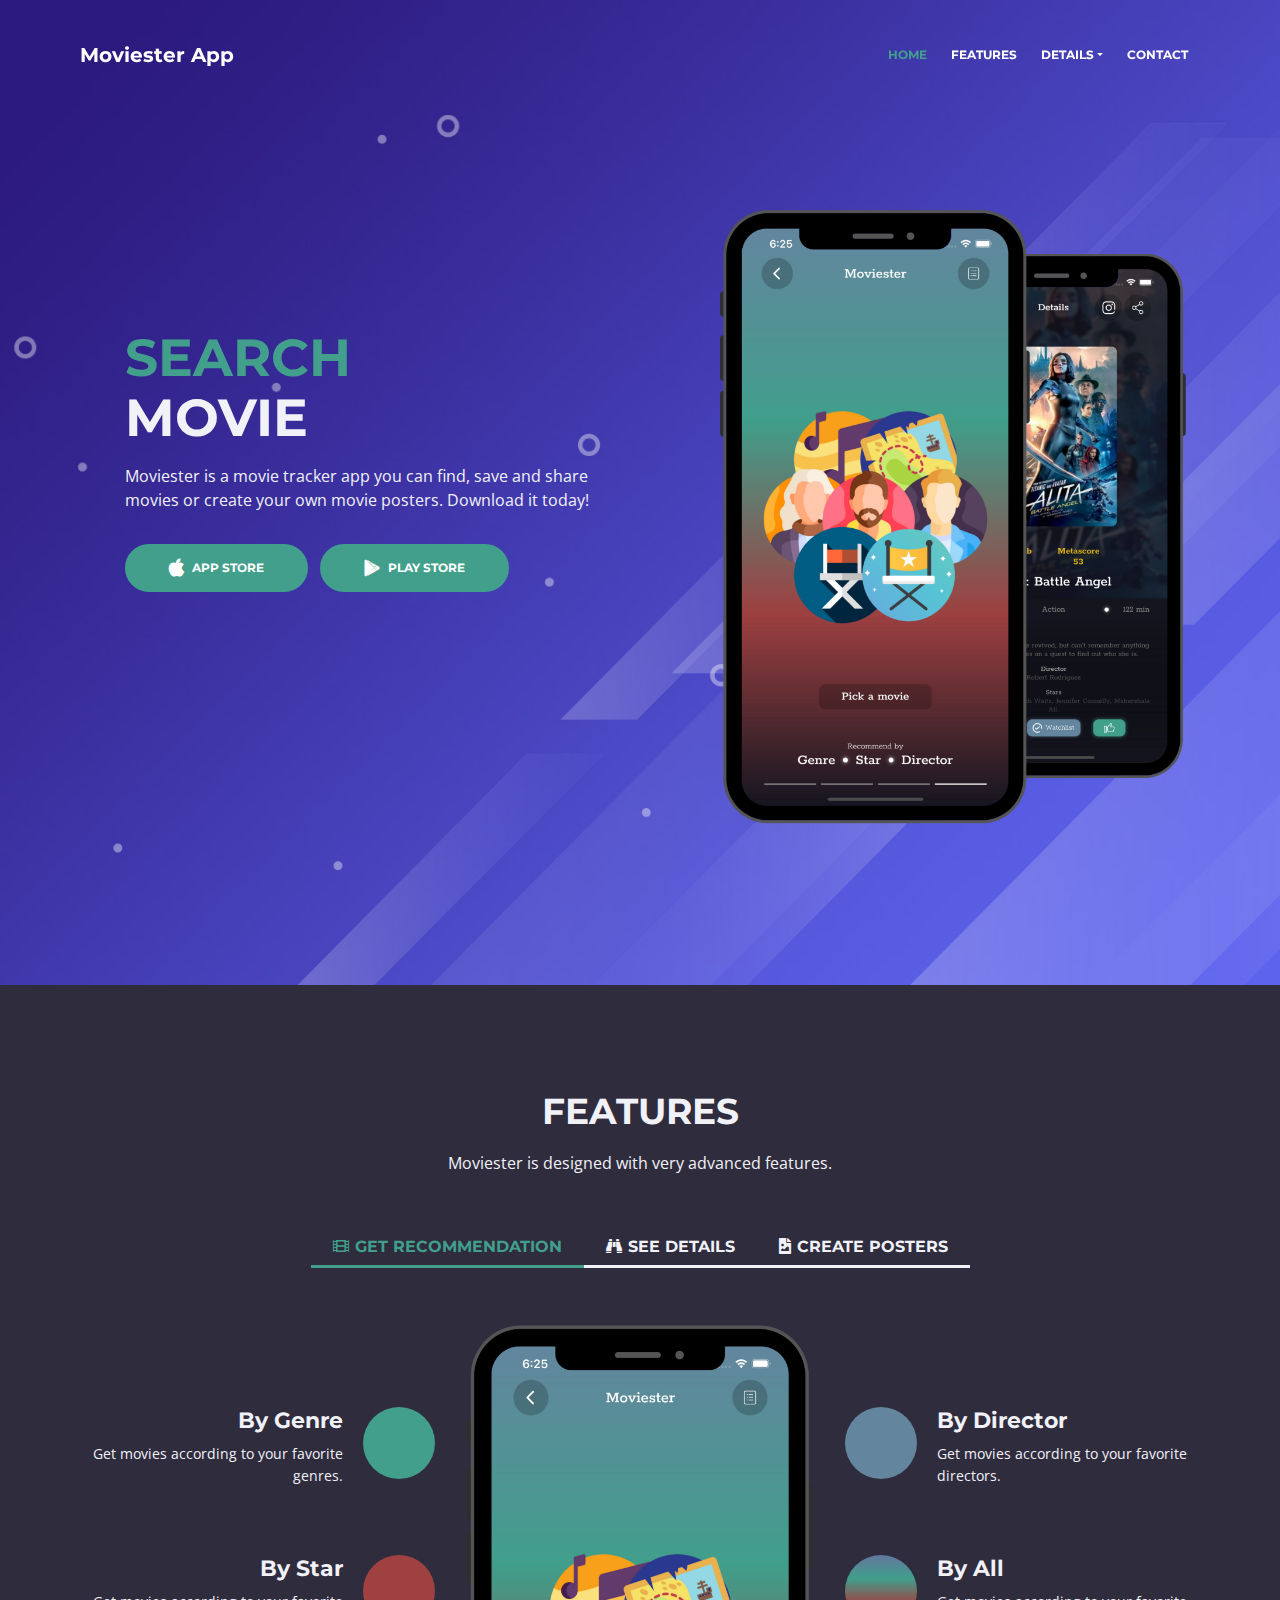
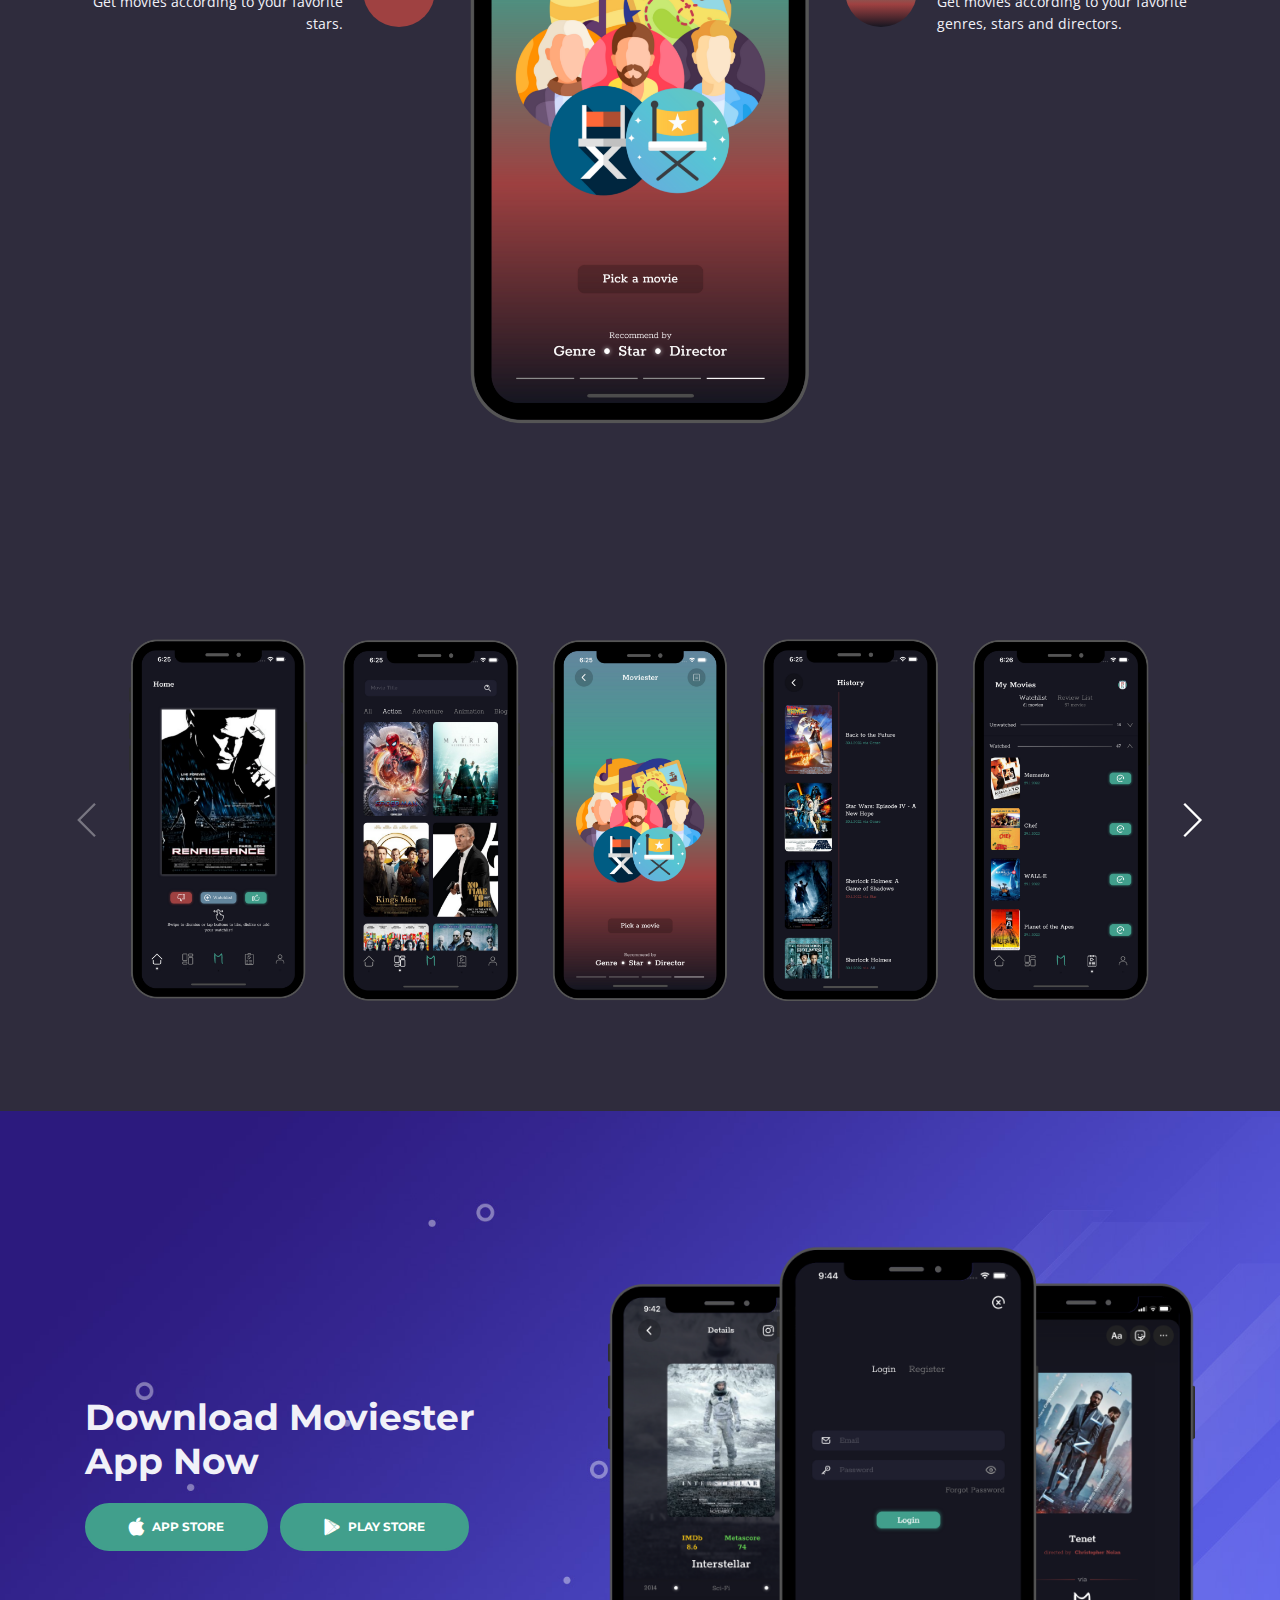
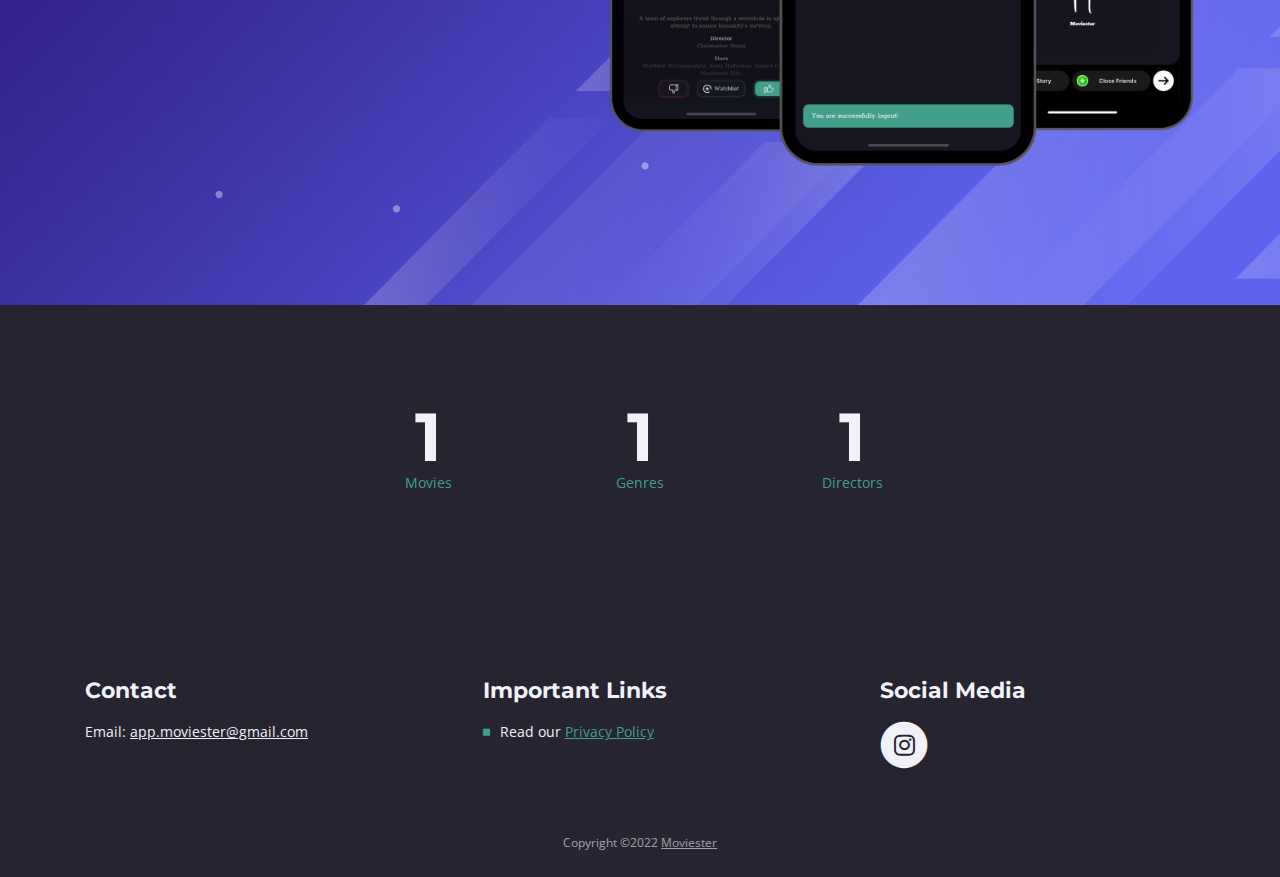
==== commit c0f9a6cc: "Update index.html" ====
--- a/index.html
+++ b/index.html
@@ -115,8 +115,8 @@
                         <div class="text-container">
                             <h1><span id="js-rotating" style="color: #419f8c;">SEARCH, SAVE, SHARE</span> <br> MOVIE</h1>
                             <p class="p-large">Moviester is a movie tracker app you can find, save and share movies or create your own movie posters. Download it today!</p>
-                            <a class="btn-solid-lg page-scroll" href="#your-link"><i class="fab fa-apple"></i>APP STORE</a>
-                            <a class="btn-solid-lg page-scroll" href="#your-link"><i class="fab fa-google-play"></i>PLAY STORE</a>
+                            <a class="btn-solid-lg page-scroll" href="https://apps.apple.com/us/app/moviester/id1607894368"><i class="fab fa-apple"></i>APP STORE</a>
+                            <a class="btn-solid-lg page-scroll" href="https://play.google.com/store/apps/details?id=com.apocalypsesoftware.moviester"><i class="fab fa-google-play"></i>PLAY STORE</a>
                         </div>
                     </div> <!-- end of col -->
                     <div class="col-lg-6">
@@ -634,8 +634,8 @@
                     <div class="text-container">
                         <h2>Download <span class="blue">Moviester App Now</span></h2>
                        
-                        <a class="btn-solid-lg" href="#your-link"><i class="fab fa-apple"></i>APP STORE</a>
-                        <a class="btn-solid-lg" href="#your-link"><i class="fab fa-google-play"></i>PLAY STORE</a>
+                        <a class="btn-solid-lg" href="https://apps.apple.com/us/app/moviester/id1607894368"><i class="fab fa-apple"></i>APP STORE</a>
+                        <a class="btn-solid-lg" href="https://play.google.com/store/apps/details?id=com.apocalypsesoftware.moviester"><i class="fab fa-google-play"></i>PLAY STORE</a>
                     </div> <!-- end of text-container -->
                 </div> <!-- end of col -->
                 <div class="col-lg-6 col-xl-7">
@@ -829,4 +829,4 @@
     <script src="js/validator.min.js"></script> <!-- Validator.js - Bootstrap plugin that validates forms -->
     <script src="js/scripts.js"></script> <!-- Custom scripts -->
 </body>
-</html>+</html>
